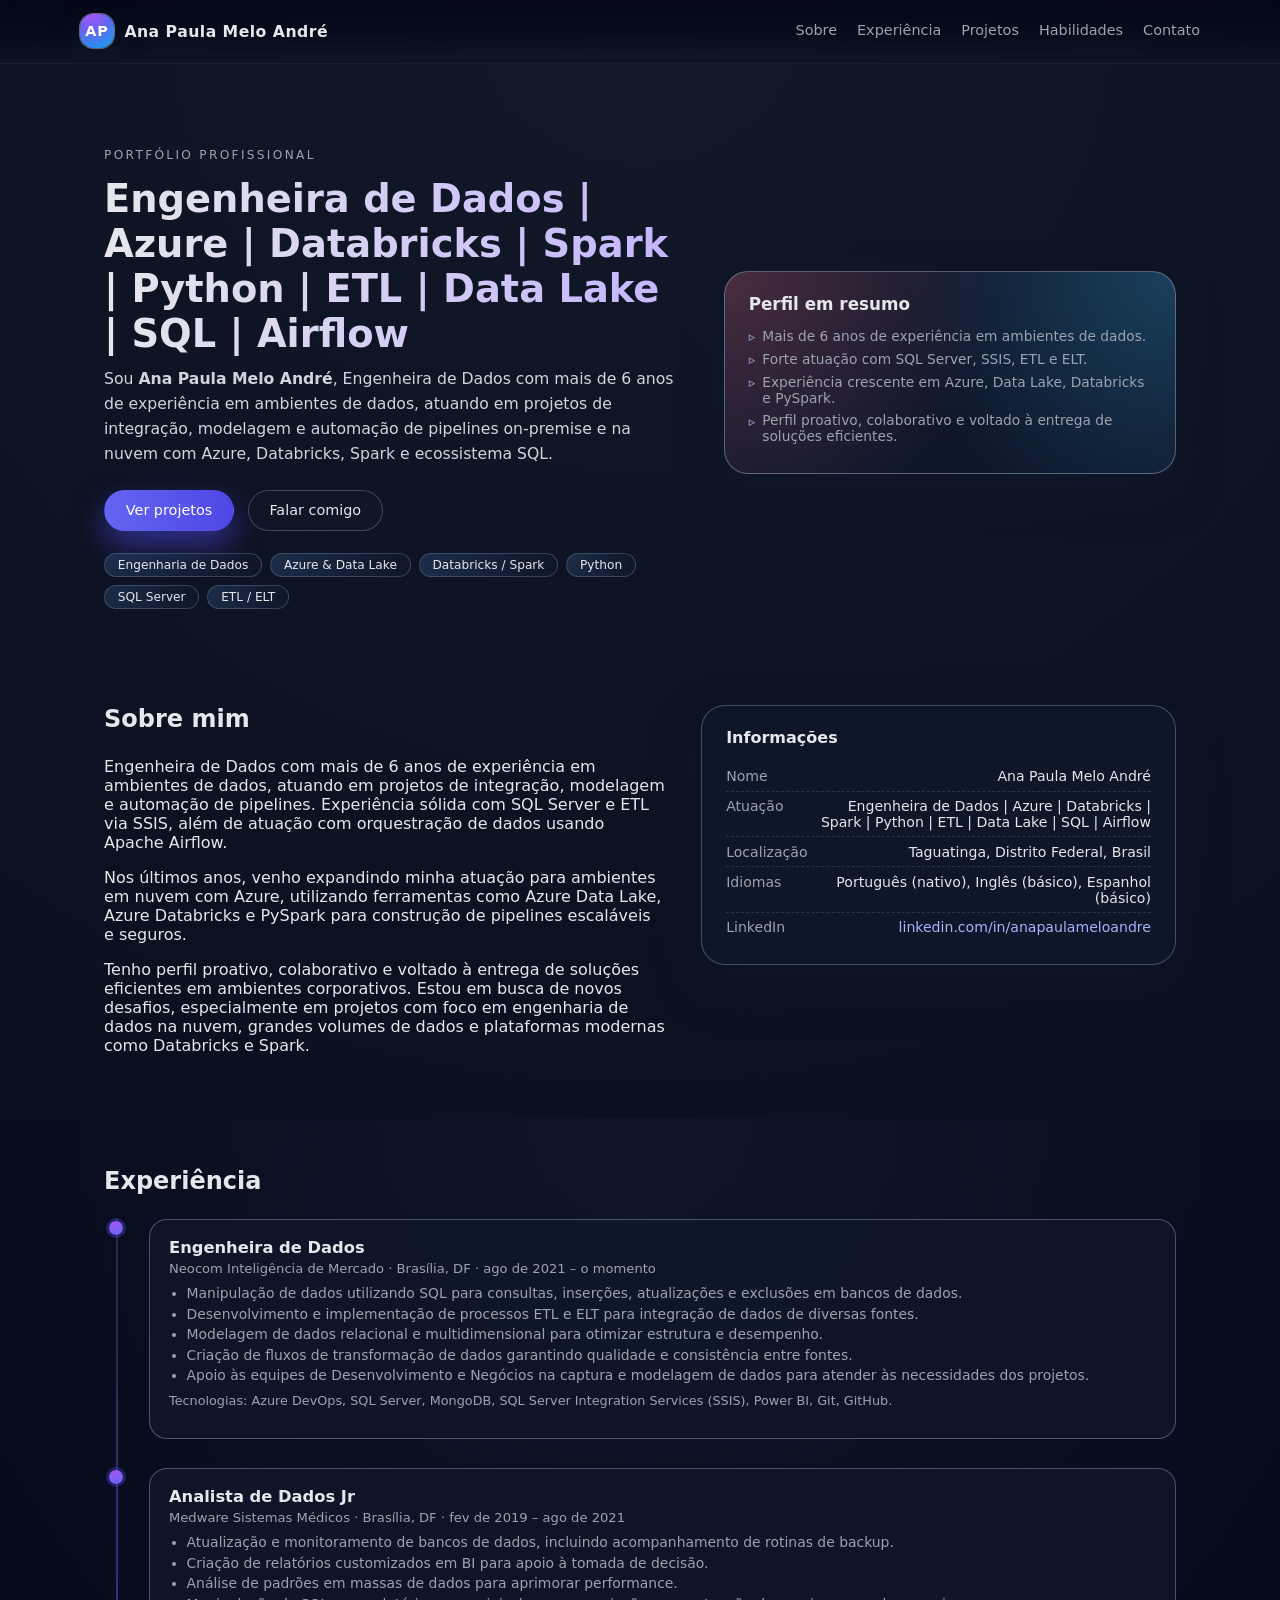
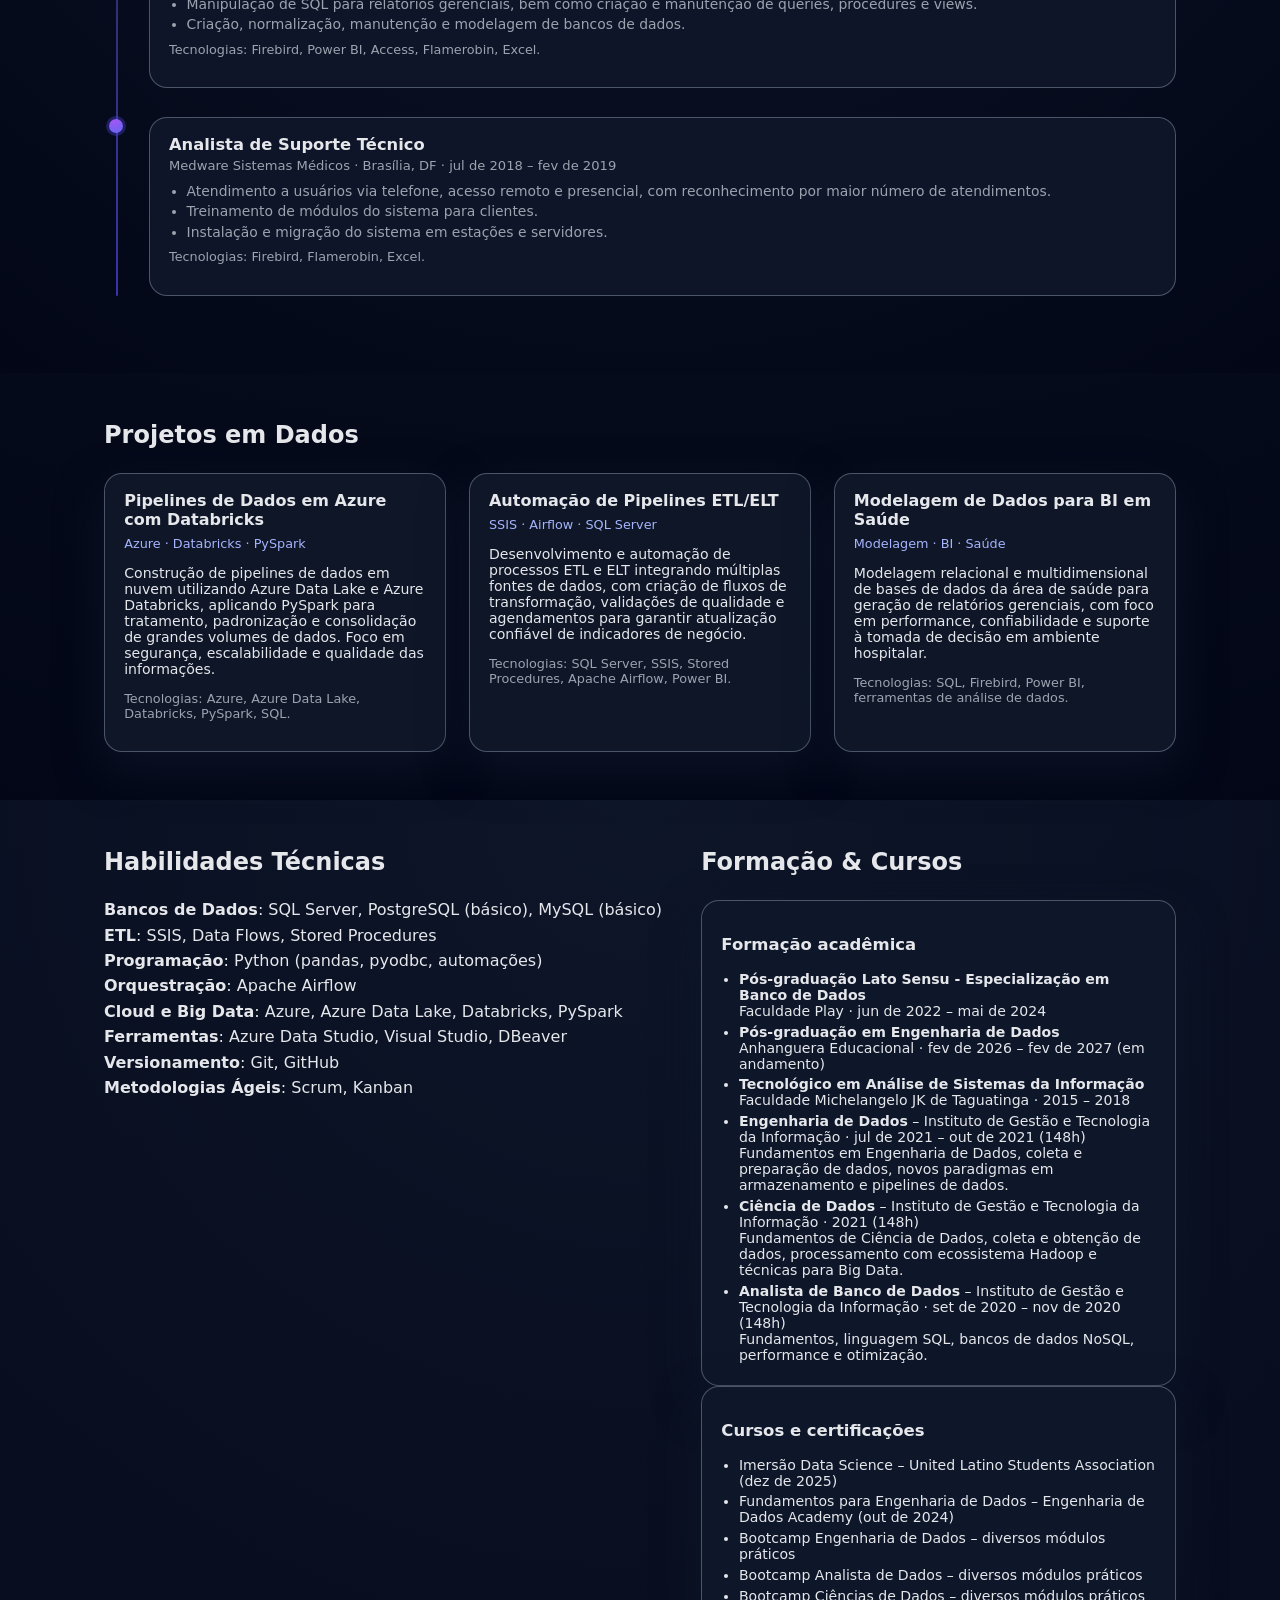
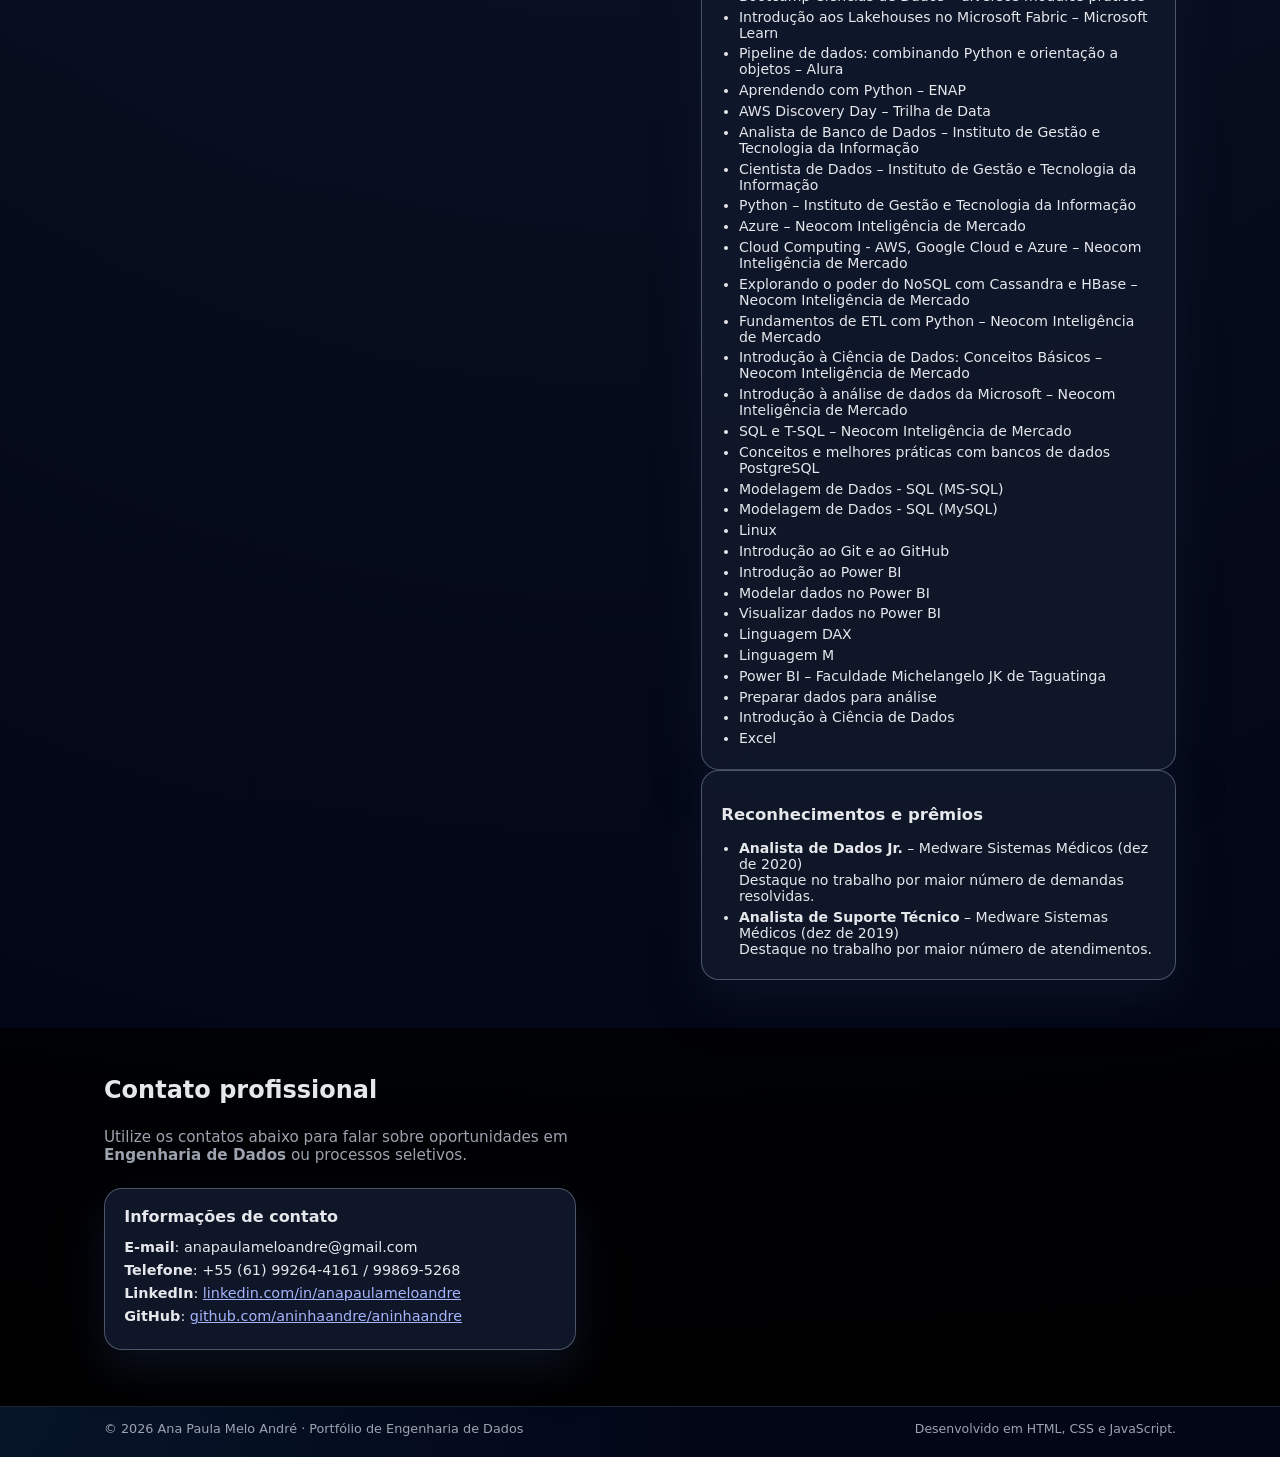
==== index.html @ 817f75b5 "Add files via upload" ====
<!DOCTYPE html>
<html lang="pt-BR">
<head>
  <meta charset="UTF-8">
  <meta name="viewport" content="width=device-width, initial-scale=1.0">
  <title>Ana Paula Melo André – Engenheira de Dados | Azure | Databricks | Spark | Python | ETL | Data Lake | SQL | Airflow</title>
  <link rel="stylesheet" href="style.css">
</head>
<body>
  <header class="topbar">
    <div class="container topbar-content">
      <div class="brand">
        <span class="brand-mark">AP</span>
        <span class="brand-text">Ana Paula Melo André</span>
      </div>
      <nav class="nav">
        <a href="#sobre">Sobre</a>
        <a href="#experiencia">Experiência</a>
        <a href="#projetos">Projetos</a>
        <a href="#habilidades">Habilidades</a>
        <a href="#contato">Contato</a>
      </nav>
    </div>
  </header>

  <main>
    <section class="hero">
      <div class="container hero-content">
        <div>
          <p class="hero-eyebrow">Portfólio Profissional</p>
          <h1>Engenheira de Dados | Azure | Databricks | Spark | Python | ETL | Data Lake | SQL | Airflow</h1>
          <p class="hero-subtitle">
            Sou <strong>Ana Paula Melo André</strong>, Engenheira de Dados com mais de 6 anos de experiência
            em ambientes de dados, atuando em projetos de integração, modelagem e automação de pipelines
            on‑premise e na nuvem com Azure, Databricks, Spark e ecossistema SQL.
          </p>
          <div class="hero-actions">
            <a href="#projetos" class="btn primary">Ver projetos</a>
            <a href="#contato" class="btn ghost">Falar comigo</a>
          </div>
          <div class="hero-tags">
            <span>Engenharia de Dados</span>
            <span>Azure &amp; Data Lake</span>
            <span>Databricks / Spark</span>
            <span>Python</span>
            <span>SQL Server</span>
            <span>ETL / ELT</span>
          </div>
        </div>
        <div class="hero-card">
          <h2>Perfil em resumo</h2>
          <ul>
            <li>Mais de 6 anos de experiência em ambientes de dados.</li>
            <li>Forte atuação com SQL Server, SSIS, ETL e ELT.</li>
            <li>Experiência crescente em Azure, Data Lake, Databricks e PySpark.</li>
            <li>Perfil proativo, colaborativo e voltado à entrega de soluções eficientes.</li>
          </ul>
        </div>
      </div>
    </section>

    <section id="sobre" class="section">
      <div class="container two-columns">
        <div>
          <h2>Sobre mim</h2>
          <p>
            Engenheira de Dados com mais de 6 anos de experiência em ambientes de dados, atuando em projetos de integração,
            modelagem e automação de pipelines. Experiência sólida com SQL Server e ETL via SSIS, além de atuação com
            orquestração de dados usando Apache Airflow.
          </p>
          <p>
            Nos últimos anos, venho expandindo minha atuação para ambientes em nuvem com Azure, utilizando ferramentas como
            Azure Data Lake, Azure Databricks e PySpark para construção de pipelines escaláveis e seguros.
          </p>
          <p>
            Tenho perfil proativo, colaborativo e voltado à entrega de soluções eficientes em ambientes corporativos.
            Estou em busca de novos desafios, especialmente em projetos com foco em engenharia de dados na nuvem,
            grandes volumes de dados e plataformas modernas como Databricks e Spark.
          </p>
        </div>
        <div class="info-card">
          <h3>Informações</h3>
          <dl>
            <div class="info-row">
              <dt>Nome</dt>
              <dd>Ana Paula Melo André</dd>
            </div>
            <div class="info-row">
              <dt>Atuação</dt>
              <dd>Engenheira de Dados | Azure | Databricks | Spark | Python | ETL | Data Lake | SQL | Airflow</dd>
            </div>
            <div class="info-row">
              <dt>Localização</dt>
              <dd><span id="location-text">Taguatinga, Distrito Federal, Brasil</span></dd>
            </div>
            <div class="info-row">
              <dt>Idiomas</dt>
              <dd>Português (nativo), Inglês (básico), Espanhol (básico)</dd>
            </div>
            <div class="info-row">
              <dt>LinkedIn</dt>
              <dd>
                <a href="https://www.linkedin.com/in/anapaulameloandre" target="_blank" rel="noreferrer">
                  linkedin.com/in/anapaulameloandre
                </a>
              </dd>
            </div>
          </dl>
        </div>
      </div>
    </section>

    <section id="experiencia" class="section alt">
      <div class="container">
        <h2>Experiência</h2>
        <div class="timeline">
          <article class="timeline-item">
            <div class="timeline-badge"></div>
            <div class="timeline-content">
              <h3>Engenheira de Dados</h3>
              <p class="timeline-meta">Neocom Inteligência de Mercado · Brasília, DF · ago de 2021 – o momento</p>
              <ul>
                <li>Manipulação de dados utilizando SQL para consultas, inserções, atualizações e exclusões em bancos de dados.</li>
                <li>Desenvolvimento e implementação de processos ETL e ELT para integração de dados de diversas fontes.</li>
                <li>Modelagem de dados relacional e multidimensional para otimizar estrutura e desempenho.</li>
                <li>Criação de fluxos de transformação de dados garantindo qualidade e consistência entre fontes.</li>
                <li>Apoio às equipes de Desenvolvimento e Negócios na captura e modelagem de dados para atender às necessidades dos projetos.</li>
              </ul>
              <p class="project-tech">
                Tecnologias: Azure DevOps, SQL Server, MongoDB, SQL Server Integration Services (SSIS), Power BI, Git, GitHub.
              </ul>
            </div>
          </article>

          <article class="timeline-item">
            <div class="timeline-badge"></div>
            <div class="timeline-content">
              <h3>Analista de Dados Jr</h3>
              <p class="timeline-meta">Medware Sistemas Médicos · Brasília, DF · fev de 2019 – ago de 2021</p>
              <ul>
                <li>Atualização e monitoramento de bancos de dados, incluindo acompanhamento de rotinas de backup.</li>
                <li>Criação de relatórios customizados em BI para apoio à tomada de decisão.</li>
                <li>Análise de padrões em massas de dados para aprimorar performance.</li>
                <li>Manipulação de SQL para relatórios gerenciais, bem como criação e manutenção de queries, procedures e views.</li>
                <li>Criação, normalização, manutenção e modelagem de bancos de dados.</li>
              </ul>
              <p class="project-tech">
                Tecnologias: Firebird, Power BI, Access, Flamerobin, Excel.
              </p>
            </div>
          </article>

          <article class="timeline-item">
            <div class="timeline-badge"></div>
            <div class="timeline-content">
              <h3>Analista de Suporte Técnico</h3>
              <p class="timeline-meta">Medware Sistemas Médicos · Brasília, DF · jul de 2018 – fev de 2019</p>
              <ul>
                <li>Atendimento a usuários via telefone, acesso remoto e presencial, com reconhecimento por maior número de atendimentos.</li>
                <li>Treinamento de módulos do sistema para clientes.</li>
                <li>Instalação e migração do sistema em estações e servidores.</li>
              </ul>
              <p class="project-tech">
                Tecnologias: Firebird, Flamerobin, Excel.
              </p>
            </div>
          </article>
        </div>
      </div>
    </section>

    <section id="projetos" class="section">
      <div class="container">
        <h2>Projetos em Dados</h2>
        <div class="cards-grid">
          <article class="card project-card">
            <h3>Pipelines de Dados em Azure com Databricks</h3>
            <p class="project-tag">Azure · Databricks · PySpark</p>
            <p>
              Construção de pipelines de dados em nuvem utilizando Azure Data Lake e Azure Databricks,
              aplicando PySpark para tratamento, padronização e consolidação de grandes volumes de dados.
              Foco em segurança, escalabilidade e qualidade das informações.
            </p>
            <p class="project-tech">
              Tecnologias: Azure, Azure Data Lake, Databricks, PySpark, SQL.
            </p>
          </article>

          <article class="card project-card">
            <h3>Automação de Pipelines ETL/ELT</h3>
            <p class="project-tag">SSIS · Airflow · SQL Server</p>
            <p>
              Desenvolvimento e automação de processos ETL e ELT integrando múltiplas fontes de dados,
              com criação de fluxos de transformação, validações de qualidade e agendamentos para garantir
              atualização confiável de indicadores de negócio.
            </p>
            <p class="project-tech">
              Tecnologias: SQL Server, SSIS, Stored Procedures, Apache Airflow, Power BI.
            </p>
          </article>

          <article class="card project-card">
            <h3>Modelagem de Dados para BI em Saúde</h3>
            <p class="project-tag">Modelagem · BI · Saúde</p>
            <p>
              Modelagem relacional e multidimensional de bases de dados da área de saúde
              para geração de relatórios gerenciais, com foco em performance, confiabilidade
              e suporte à tomada de decisão em ambiente hospitalar.
            </p>
            <p class="project-tech">
              Tecnologias: SQL, Firebird, Power BI, ferramentas de análise de dados.
            </p>
          </article>
        </div>
      </div>
    </section>

    <section id="habilidades" class="section alt">
      <div class="container two-columns">
        <div>
          <h2>Habilidades Técnicas</h2>
          <ul class="skills-list">
            <li><strong>Bancos de Dados</strong>: SQL Server, PostgreSQL (básico), MySQL (básico)</li>
            <li><strong>ETL</strong>: SSIS, Data Flows, Stored Procedures</li>
            <li><strong>Programação</strong>: Python (pandas, pyodbc, automações)</li>
            <li><strong>Orquestração</strong>: Apache Airflow</li>
            <li><strong>Cloud e Big Data</strong>: Azure, Azure Data Lake, Databricks, PySpark</li>
            <li><strong>Ferramentas</strong>: Azure Data Studio, Visual Studio, DBeaver</li>
            <li><strong>Versionamento</strong>: Git, GitHub</li>
            <li><strong>Metodologias Ágeis</strong>: Scrum, Kanban</li>
          </ul>
        </div>
        <div>
          <h2>Formação &amp; Cursos</h2>
          <div class="card">
            <h3>Formação acadêmica</h3>
            <ul class="bulleted">
              <li>
                <strong>Pós-graduação Lato Sensu - Especialização em Banco de Dados</strong><br>
                Faculdade Play · jun de 2022 – mai de 2024
              </li>
              <li>
                <strong>Pós-graduação em Engenharia de Dados</strong><br>
                Anhanguera Educacional · fev de 2026 – fev de 2027 (em andamento)
              </li>
              <li>
                <strong>Tecnológico em Análise de Sistemas da Informação</strong><br>
                Faculdade Michelangelo JK de Taguatinga · 2015 – 2018
              </li>
              <li>
                <strong>Engenharia de Dados</strong> – Instituto de Gestão e Tecnologia da Informação · jul de 2021 – out de 2021 (148h)<br>
                Fundamentos em Engenharia de Dados, coleta e preparação de dados, novos paradigmas em armazenamento e pipelines de dados.
              </li>
              <li>
                <strong>Ciência de Dados</strong> – Instituto de Gestão e Tecnologia da Informação · 2021 (148h)<br>
                Fundamentos de Ciência de Dados, coleta e obtenção de dados, processamento com ecossistema Hadoop e técnicas para Big Data.
              </li>
              <li>
                <strong>Analista de Banco de Dados</strong> – Instituto de Gestão e Tecnologia da Informação · set de 2020 – nov de 2020 (148h)<br>
                Fundamentos, linguagem SQL, bancos de dados NoSQL, performance e otimização.
              </li>
            </ul>
          </div>
          <div class="card">
            <h3>Cursos e certificações</h3>
            <ul class="bulleted">
              <li>Imersão Data Science – United Latino Students Association (dez de 2025)</li>
              <li>Fundamentos para Engenharia de Dados – Engenharia de Dados Academy (out de 2024)</li>
              <li>Bootcamp Engenharia de Dados – diversos módulos práticos</li>
              <li>Bootcamp Analista de Dados – diversos módulos práticos</li>
              <li>Bootcamp Ciências de Dados – diversos módulos práticos</li>
              <li>Introdução aos Lakehouses no Microsoft Fabric – Microsoft Learn</li>
              <li>Pipeline de dados: combinando Python e orientação a objetos – Alura</li>
              <li>Aprendendo com Python – ENAP</li>
              <li>AWS Discovery Day – Trilha de Data</li>
              <li>Analista de Banco de Dados – Instituto de Gestão e Tecnologia da Informação</li>
              <li>Cientista de Dados – Instituto de Gestão e Tecnologia da Informação</li>
              <li>Python – Instituto de Gestão e Tecnologia da Informação</li>
              <li>Azure – Neocom Inteligência de Mercado</li>
              <li>Cloud Computing - AWS, Google Cloud e Azure – Neocom Inteligência de Mercado</li>
              <li>Explorando o poder do NoSQL com Cassandra e HBase – Neocom Inteligência de Mercado</li>
              <li>Fundamentos de ETL com Python – Neocom Inteligência de Mercado</li>
              <li>Introdução à Ciência de Dados: Conceitos Básicos – Neocom Inteligência de Mercado</li>
              <li>Introdução à análise de dados da Microsoft – Neocom Inteligência de Mercado</li>
              <li>SQL e T-SQL – Neocom Inteligência de Mercado</li>
              <li>Conceitos e melhores práticas com bancos de dados PostgreSQL</li>
              <li>Modelagem de Dados - SQL (MS-SQL)</li>
              <li>Modelagem de Dados - SQL (MySQL)</li>
              <li>Linux</li>
              <li>Introdução ao Git e ao GitHub</li>
              <li>Introdução ao Power BI</li>
              <li>Modelar dados no Power BI</li>
              <li>Visualizar dados no Power BI</li>
              <li>Linguagem DAX</li>
              <li>Linguagem M</li>
              <li>Power BI – Faculdade Michelangelo JK de Taguatinga</li>
              <li>Preparar dados para análise</li>
              <li>Introdução à Ciência de Dados</li>
              <li>Excel</li>
            </ul>
          </div>
          <div class="card">
            <h3>Reconhecimentos e prêmios</h3>
            <ul class="bulleted">
              <li>
                <strong>Analista de Dados Jr.</strong> – Medware Sistemas Médicos (dez de 2020)<br>
                Destaque no trabalho por maior número de demandas resolvidas.
              </li>
              <li>
                <strong>Analista de Suporte Técnico</strong> – Medware Sistemas Médicos (dez de 2019)<br>
                Destaque no trabalho por maior número de atendimentos.
              </li>
            </ul>
          </div>
        </div>
      </div>
    </section>

    <section id="contato" class="section contact-section">
      <div class="container">
        <h2>Contato profissional</h2>
        <p class="contact-text">
          Utilize os contatos abaixo para falar sobre oportunidades em <strong>Engenharia de Dados</strong>
          ou processos seletivos.
        </p>

        <div class="contact-grid">
          <div class="card contact-card">
            <h3>Informações de contato</h3>
            <ul class="contact-list">
              <li><strong>E-mail</strong>: <span id="email-text">anapaulameloandre@gmail.com</span></li>
              <li><strong>Telefone</strong>: <span>+55 (61) 99264-4161 / 99869-5268</span></li>
              <li><strong>LinkedIn</strong>:
                <a href="https://www.linkedin.com/in/anapaulameloandre" target="_blank" rel="noreferrer">
                  linkedin.com/in/anapaulameloandre
                </a>
              </li>
              <li><strong>GitHub</strong>:
                <a href="https://github.com/aninhaandre/aninhaandre" target="_blank" rel="noreferrer">
                  github.com/aninhaandre/aninhaandre
                </a>
              </li>
            </ul>
          </div>
        </div>
      </div>
    </section>
  </main>

  <footer class="footer">
    <div class="container footer-content">
      <span>© <span id="year"></span> Ana Paula Melo André · Portfólio de Engenharia de Dados</span>
      <span class="footer-note">Desenvolvido em HTML, CSS e JavaScript.</span>
    </div>
  </footer>

  <script src="script.js"></script>
</body>
</html>
---- style.css ----
:root {
  --bg: #050816;
  --bg-alt: #0b1020;
  --card-bg: #0f172a;
  --accent: #6366f1;
  --accent-soft: rgba(99, 102, 241, 0.18);
  --accent-strong: #4f46e5;
  --text: #e5e7eb;
  --muted: #9ca3af;
  --border-subtle: rgba(148, 163, 184, 0.25);
  --danger: #f97373;
  --radius-lg: 18px;
  --radius-xl: 24px;
  --radius-pill: 999px;
  --shadow-soft: 0 18px 45px rgba(15, 23, 42, 0.75);
  --shadow-card: 0 18px 40px rgba(15, 23, 42, 0.9);
}

*,
*::before,
*::after {
  box-sizing: border-box;
}

html, body {
  margin: 0;
  padding: 0;
  font-family: system-ui, -apple-system, BlinkMacSystemFont, "SF Pro Text", "Inter", sans-serif;
  background: radial-gradient(circle at top, #111827 0, #020617 55%, #000 100%);
  color: var(--text);
  scroll-behavior: smooth;
}

body {
  min-height: 100vh;
}

.container {
  width: 100%;
  max-width: 1120px;
  margin: 0 auto;
  padding: 0 1.5rem;
}

/* Topbar */
.topbar {
  position: sticky;
  top: 0;
  z-index: 20;
  backdrop-filter: blur(16px);
  background: linear-gradient(to bottom, rgba(2, 6, 23, 0.9), rgba(2, 6, 23, 0.6), transparent);
  border-bottom: 1px solid rgba(55, 65, 81, 0.4);
}

.topbar-content {
  display: flex;
  align-items: center;
  justify-content: space-between;
  padding: 0.9rem 0;
}

.brand {
  display: flex;
  align-items: center;
  gap: 0.65rem;
}

.brand-mark {
  width: 34px;
  height: 34px;
  border-radius: 40%;
  background: radial-gradient(circle at 30% 0%, #a855f7, #6366f1 45%, #0ea5e9 100%);
  display: inline-flex;
  align-items: center;
  justify-content: center;
  color: white;
  font-weight: 700;
  font-size: 0.9rem;
  letter-spacing: 0.06em;
  box-shadow: 0 0 0 1px rgba(148, 163, 184, 0.6), 0 14px 28px rgba(15, 23, 42, 0.9);
}

.brand-text {
  font-weight: 600;
  color: #e5e7eb;
  letter-spacing: 0.03em;
  font-size: 0.98rem;
}

.nav {
  display: flex;
  gap: 1.25rem;
  font-size: 0.9rem;
}

.nav a {
  color: var(--muted);
  text-decoration: none;
  position: relative;
  padding-bottom: 0.2rem;
  transition: color 0.2s ease;
}

.nav a::after {
  content: "";
  position: absolute;
  left: 0;
  bottom: 0;
  width: 0;
  height: 2px;
  border-radius: 999px;
  background: linear-gradient(to right, #6366f1, #a855f7);
  transition: width 0.2s ease;
}

.nav a:hover {
  color: #e5e7eb;
}

.nav a:hover::after {
  width: 100%;
}

/* Hero */
.hero {
  padding: 4.5rem 0 3rem;
}

.hero-content {
  display: grid;
  grid-template-columns: minmax(0, 1.4fr) minmax(0, 1.1fr);
  gap: 2.75rem;
  align-items: center;
}

.hero-eyebrow {
  text-transform: uppercase;
  letter-spacing: 0.19em;
  font-size: 0.76rem;
  color: var(--muted);
  margin-bottom: 0.9rem;
}

.hero h1 {
  font-size: clamp(2.2rem, 3vw, 2.7rem);
  margin: 0 0 0.6rem;
  background: linear-gradient(to right, #e5e7eb, #c4b5fd);
  -webkit-background-clip: text;
  color: transparent;
}

.hero-subtitle {
  margin: 0 0 1.5rem;
  color: #d1d5db;
  font-size: 0.98rem;
  line-height: 1.6;
}

.hero-actions {
  display: flex;
  flex-wrap: wrap;
  gap: 0.85rem;
  margin-bottom: 1.4rem;
}

.btn {
  border-radius: var(--radius-pill);
  padding: 0.7rem 1.3rem;
  font-size: 0.9rem;
  border: 1px solid transparent;
  cursor: pointer;
  text-decoration: none;
  display: inline-flex;
  align-items: center;
  justify-content: center;
  gap: 0.4rem;
  transition: all 0.18s ease-out;
}

.btn.primary {
  background: linear-gradient(to right, var(--accent), var(--accent-strong));
  color: white;
  box-shadow: 0 14px 30px rgba(79, 70, 229, 0.55);
}

.btn.primary:hover {
  transform: translateY(-1px);
  box-shadow: 0 18px 38px rgba(79, 70, 229, 0.7);
}

.btn.ghost {
  background: rgba(15, 23, 42, 0.75);
  border-color: rgba(148, 163, 184, 0.35);
  color: var(--text);
}

.btn.ghost:hover {
  border-color: rgba(148, 163, 184, 0.7);
  background: rgba(15, 23, 42, 0.95);
}

.btn.full {
  width: 100%;
  justify-content: center;
}

.hero-tags {
  display: flex;
  flex-wrap: wrap;
  gap: 0.5rem;
  font-size: 0.76rem;
}

.hero-tags span {
  border-radius: var(--radius-pill);
  padding: 0.25rem 0.8rem;
  background: radial-gradient(circle at 0 0, rgba(96, 165, 250, 0.18), rgba(15, 23, 42, 0.8));
  border: 1px solid rgba(148, 163, 184, 0.3);
  color: #e5e7eb;
}

.hero-card {
  border-radius: var(--radius-xl);
  padding: 1.4rem 1.5rem;
  background:
    radial-gradient(circle at 0 0, rgba(251, 113, 133, 0.25), transparent 55%),
    radial-gradient(circle at 100% 0, rgba(56, 189, 248, 0.25), transparent 55%),
    linear-gradient(to bottom, rgba(15, 23, 42, 0.98), rgba(15, 23, 42, 0.94));
  border: 1px solid rgba(148, 163, 184, 0.5);
  box-shadow: var(--shadow-card);
}

.hero-card h2 {
  margin: 0 0 0.85rem;
  font-size: 1.05rem;
}

.hero-card ul {
  list-style: none;
  padding-left: 0;
  margin: 0;
  font-size: 0.86rem;
  color: var(--muted);
}

.hero-card li {
  display: flex;
  gap: 0.45rem;
  margin-bottom: 0.4rem;
}

.hero-card li::before {
  content: "▹";
  color: #a5b4fc;
  font-size: 0.8rem;
  margin-top: 0.1rem;
}

/* Sections */
.section {
  padding: 3rem 0;
}

.section.alt {
  background: radial-gradient(circle at top, rgba(15, 23, 42, 0.9), rgba(2, 6, 23, 0.9));
}

.section h2 {
  font-size: 1.5rem;
  margin: 0 0 1.5rem;
}

.two-columns {
  display: grid;
  grid-template-columns: minmax(0, 1.3fr) minmax(0, 1.1fr);
  gap: 2.25rem;
  align-items: flex-start;
}

.info-card {
  border-radius: var(--radius-xl);
  padding: 1.4rem 1.5rem;
  background: rgba(15, 23, 42, 0.97);
  border: 1px solid rgba(148, 163, 184, 0.4);
  box-shadow: var(--shadow-soft);
  font-size: 0.88rem;
}

.info-card h3 {
  margin: 0 0 0.9rem;
  font-size: 1rem;
}

.info-card dl {
  margin: 0;
}

.info-row {
  display: flex;
  justify-content: space-between;
  gap: 1.5rem;
  padding: 0.4rem 0;
  border-bottom: 1px dashed rgba(55, 65, 81, 0.7);
}

.info-row:last-child {
  border-bottom: none;
}

.info-row dt {
  color: var(--muted);
}

.info-row dd {
  margin: 0;
  text-align: right;
}

.info-row a {
  color: #a5b4fc;
  text-decoration: none;
}

.info-row a:hover {
  text-decoration: underline;
}

.muted {
  color: var(--muted);
  font-size: 0.85rem;
}

/* Timeline */
.timeline {
  position: relative;
  margin-top: 1rem;
}

.timeline::before {
  content: "";
  position: absolute;
  left: 12px;
  top: 0;
  bottom: 0;
  width: 2px;
  border-radius: 999px;
  background: linear-gradient(to bottom, rgba(148, 163, 184, 0.2), rgba(79, 70, 229, 0.7));
}

.timeline-item {
  position: relative;
  padding-left: 2.8rem;
  margin-bottom: 1.8rem;
}

.timeline-badge {
  position: absolute;
  left: 5px;
  top: 0.15rem;
  width: 14px;
  height: 14px;
  border-radius: 999px;
  background: radial-gradient(circle at 30% 0%, #a855f7, #6366f1);
  box-shadow: 0 0 0 3px rgba(79, 70, 229, 0.35);
}

.timeline-content {
  border-radius: var(--radius-lg);
  padding: 1.1rem 1.2rem;
  background: rgba(15, 23, 42, 0.95);
  border: 1px solid rgba(148, 163, 184, 0.45);
}

.timeline-content h3 {
  margin: 0 0 0.25rem;
  font-size: 1.02rem;
}

.timeline-meta {
  margin: 0 0 0.6rem;
  font-size: 0.82rem;
  color: var(--muted);
}

.timeline-content ul {
  margin: 0;
  padding-left: 1.1rem;
  font-size: 0.87rem;
  color: var(--muted);
}

.timeline-content li {
  margin-bottom: 0.28rem;
}

/* Cards & grid */
.cards-grid {
  display: grid;
  grid-template-columns: repeat(3, minmax(0, 1fr));
  gap: 1.4rem;
}

.card {
  border-radius: var(--radius-lg);
  padding: 1.1rem 1.2rem;
  background: rgba(15, 23, 42, 0.97);
  border: 1px solid rgba(148, 163, 184, 0.45);
  box-shadow: var(--shadow-soft);
  font-size: 0.88rem;
}

.project-card h3 {
  margin: 0 0 0.4rem;
  font-size: 1rem;
}

.project-tag {
  margin: 0 0 0.55rem;
  font-size: 0.8rem;
  color: #a5b4fc;
}

.project-tech {
  margin-top: 0.6rem;
  font-size: 0.8rem;
  color: var(--muted);
}

.skills-list {
  list-style: none;
  padding-left: 0;
  margin: 0;
}

.skills-list li {
  margin-bottom: 0.4rem;
}

.bulleted {
  margin: 0.3rem 0 0;
  padding-left: 1.1rem;
}

.bulleted li {
  margin-bottom: 0.3rem;
}

/* Contato */
.contact-section {
  padding-bottom: 3.5rem;
}

.contact-text {
  max-width: 520px;
  font-size: 0.95rem;
  color: var(--muted);
}

.contact-grid {
  display: grid;
  grid-template-columns: minmax(0, 0.9fr) minmax(0, 1.1fr);
  gap: 1.5rem;
  margin-top: 1.5rem;
}

.contact-card h3,
.contact-form h3 {
  margin: 0 0 0.8rem;
  font-size: 1rem;
}

.contact-list {
  list-style: none;
  padding-left: 0;
  margin: 0;
  font-size: 0.9rem;
}

.contact-list li {
  margin-bottom: 0.45rem;
}

.contact-form {
  display: flex;
  flex-direction: column;
  gap: 0.65rem;
}

.contact-form label {
  font-size: 0.84rem;
  display: block;
}

.contact-form input,
.contact-form textarea {
  width: 100%;
  margin-top: 0.25rem;
  border-radius: 12px;
  border: 1px solid rgba(55, 65, 81, 0.9);
  background: rgba(15, 23, 42, 0.9);
  color: var(--text);
  padding: 0.55rem 0.7rem;
  font-size: 0.86rem;
  outline: none;
  transition: border-color 0.16s ease, box-shadow 0.16s ease, background 0.16s ease;
  resize: vertical;
}

.contact-form input:focus,
.contact-form textarea:focus {
  border-color: rgba(129, 140, 248, 0.9);
  box-shadow: 0 0 0 1px rgba(129, 140, 248, 0.6);
  background: rgba(15, 23, 42, 0.98);
}

.form-hint {
  margin: 0.2rem 0 0;
  font-size: 0.78rem;
  color: var(--muted);
}

/* Footer */
.footer {
  border-top: 1px solid rgba(31, 41, 55, 0.9);
  background: radial-gradient(circle at 0 0, rgba(56, 189, 248, 0.08), transparent 55%), #020617;
  padding: 0.9rem 0 1.3rem;
  font-size: 0.8rem;
  color: var(--muted);
}

.footer-content {
  display: flex;
  justify-content: space-between;
  align-items: center;
  gap: 1rem;
}

.footer-note {
  font-size: 0.78rem;
}

/* Utilidades */
a {
  color: #a5b4fc;
}

a:hover {
  text-decoration: underline;
}

/* Responsivo */
@media (max-width: 900px) {
  .hero-content,
  .two-columns,
  .contact-grid {
    grid-template-columns: minmax(0, 1fr);
  }

  .hero {
    padding-top: 3.2rem;
  }

  .hero-card {
    order: -1;
  }

  .cards-grid {
    grid-template-columns: repeat(2, minmax(0, 1fr));
  }
}

@media (max-width: 720px) {
  .topbar-content {
    padding: 0.7rem 0;
  }

  .nav {
    display: none;
  }

  .hero {
    padding-top: 2.4rem;
  }

  .section {
    padding: 2.2rem 0;
  }

  .cards-grid {
    grid-template-columns: minmax(0, 1fr);
  }

  .timeline::before {
    left: 10px;
  }

  .timeline-item {
    padding-left: 2.4rem;
  }

  .footer-content {
    flex-direction: column;
    align-items: flex-start;
  }
}
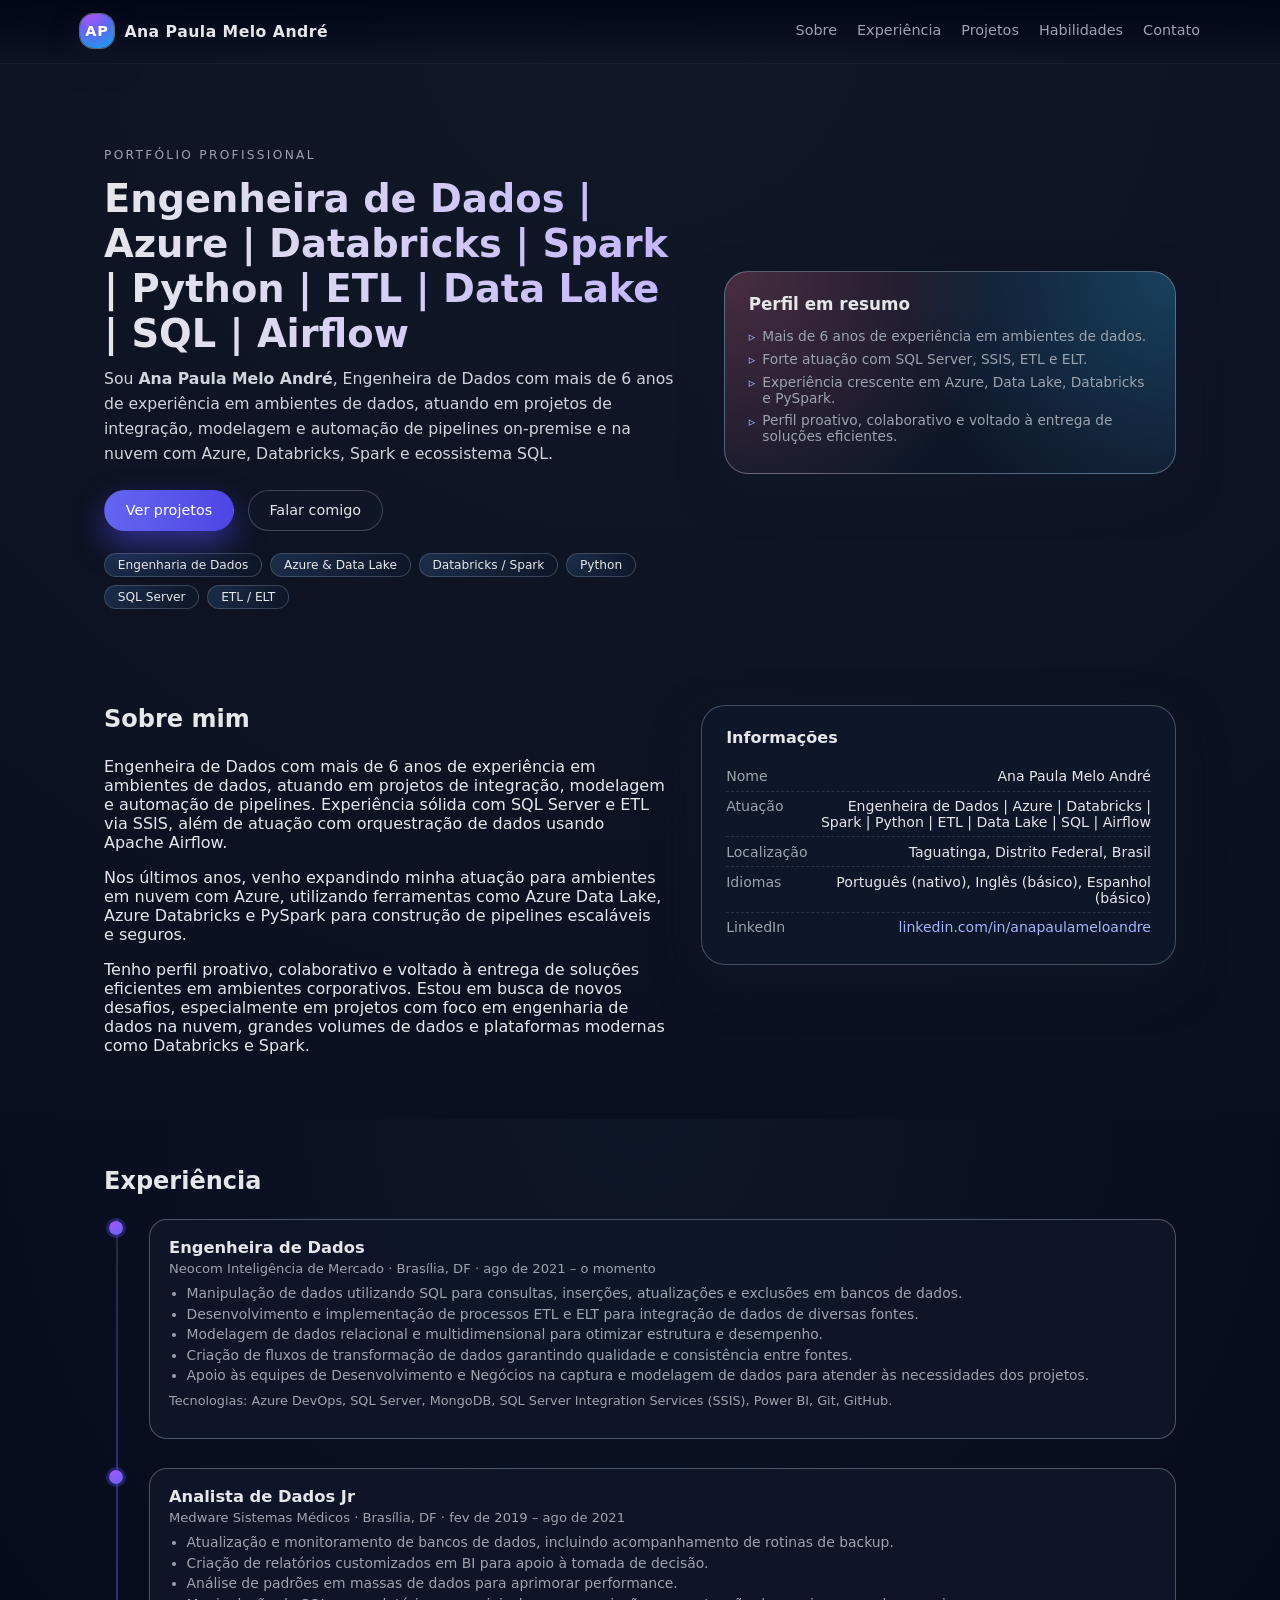
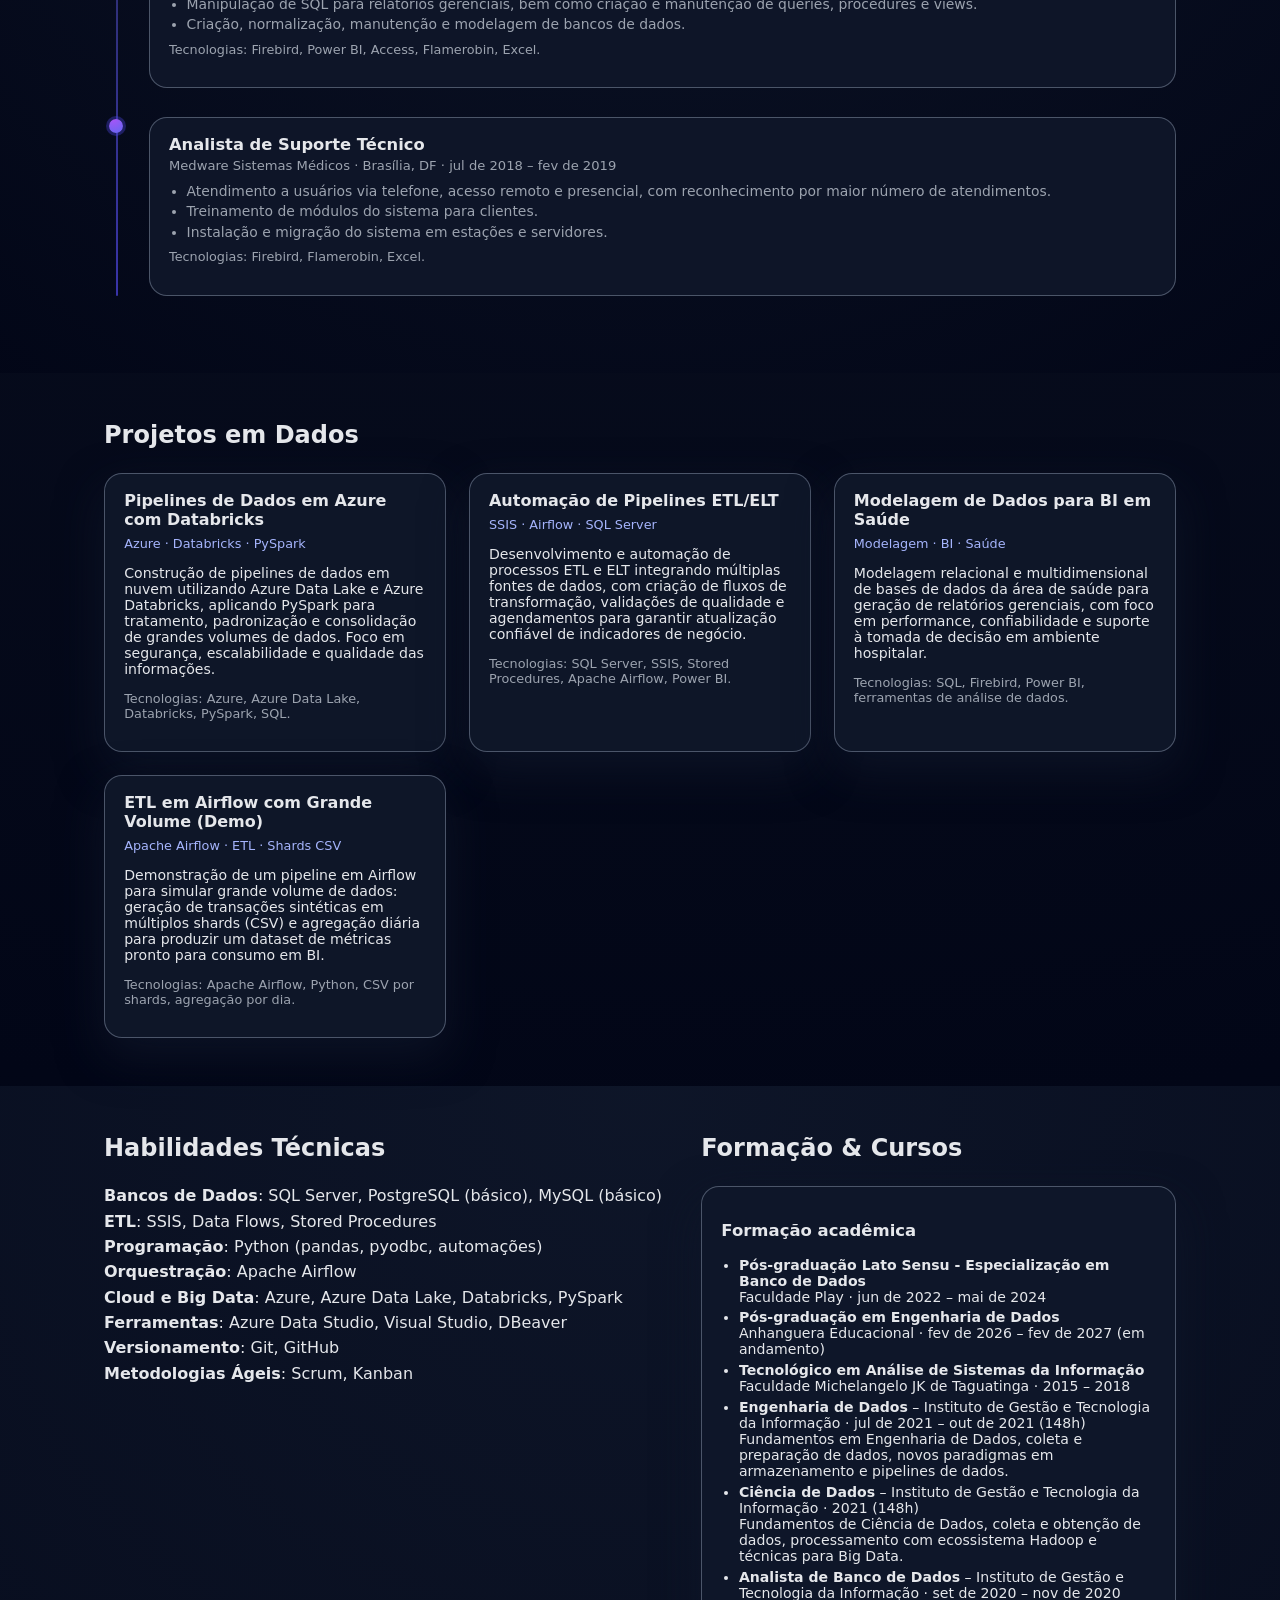
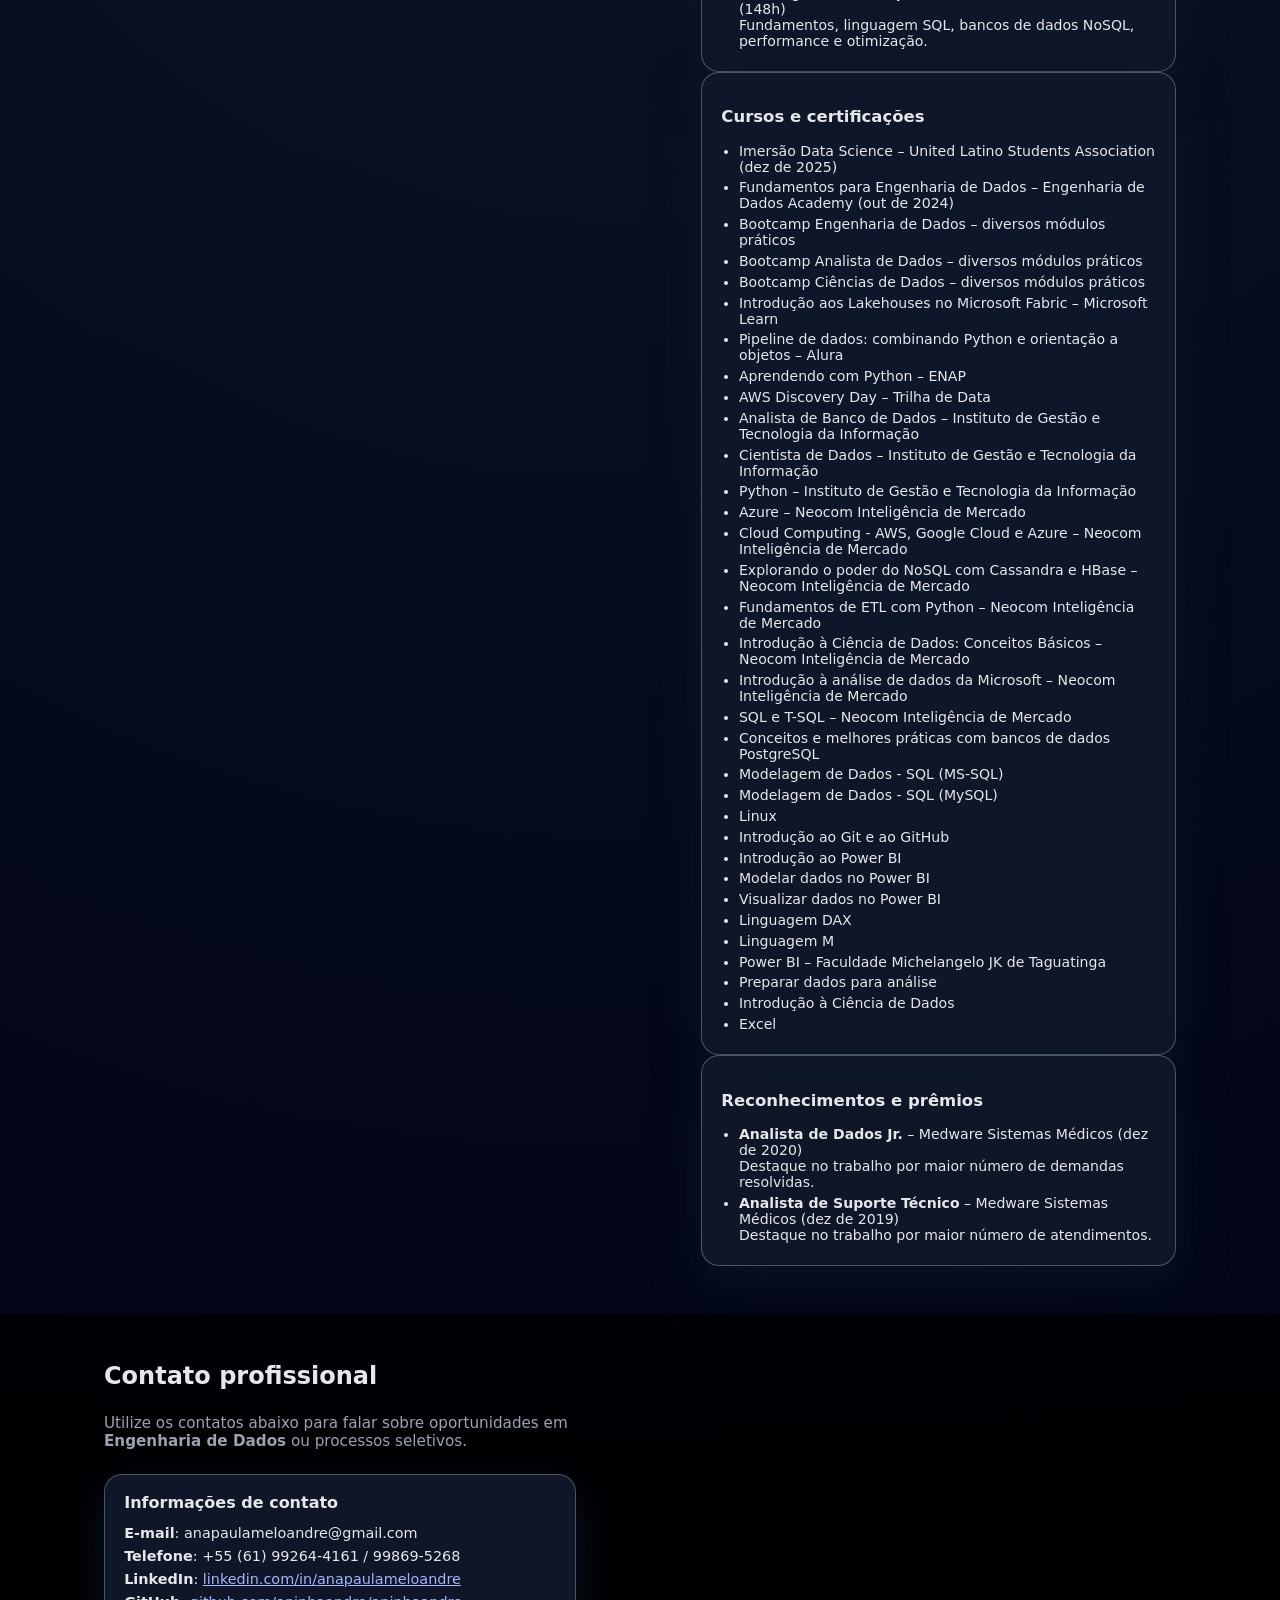
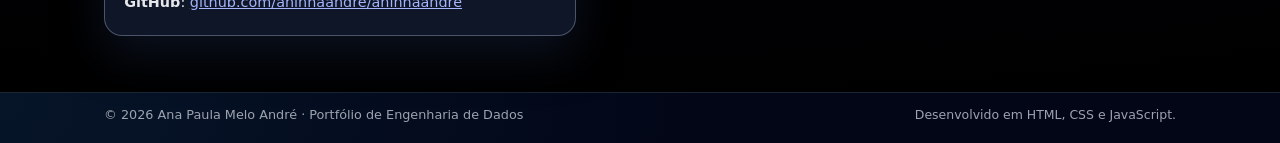
==== commit 220eb93e: "Atualizacao do portifolio" ====
--- a/index.html
+++ b/index.html
@@ -209,6 +209,19 @@
             </p>
             <p class="project-tech">
               Tecnologias: SQL, Firebird, Power BI, ferramentas de análise de dados.
+            </p>
+          </article>
+
+          <article class="card project-card">
+            <h3>ETL em Airflow com Grande Volume (Demo)</h3>
+            <p class="project-tag">Apache Airflow · ETL · Shards CSV</p>
+            <p>
+              Demonstração de um pipeline em Airflow para simular grande volume de dados:
+              geração de transações sintéticas em múltiplos shards (CSV) e agregação diária
+              para produzir um dataset de métricas pronto para consumo em BI.
+            </p>
+            <p class="project-tech">
+              Tecnologias: Apache Airflow, Python, CSV por shards, agregação por dia.
             </p>
           </article>
         </div>
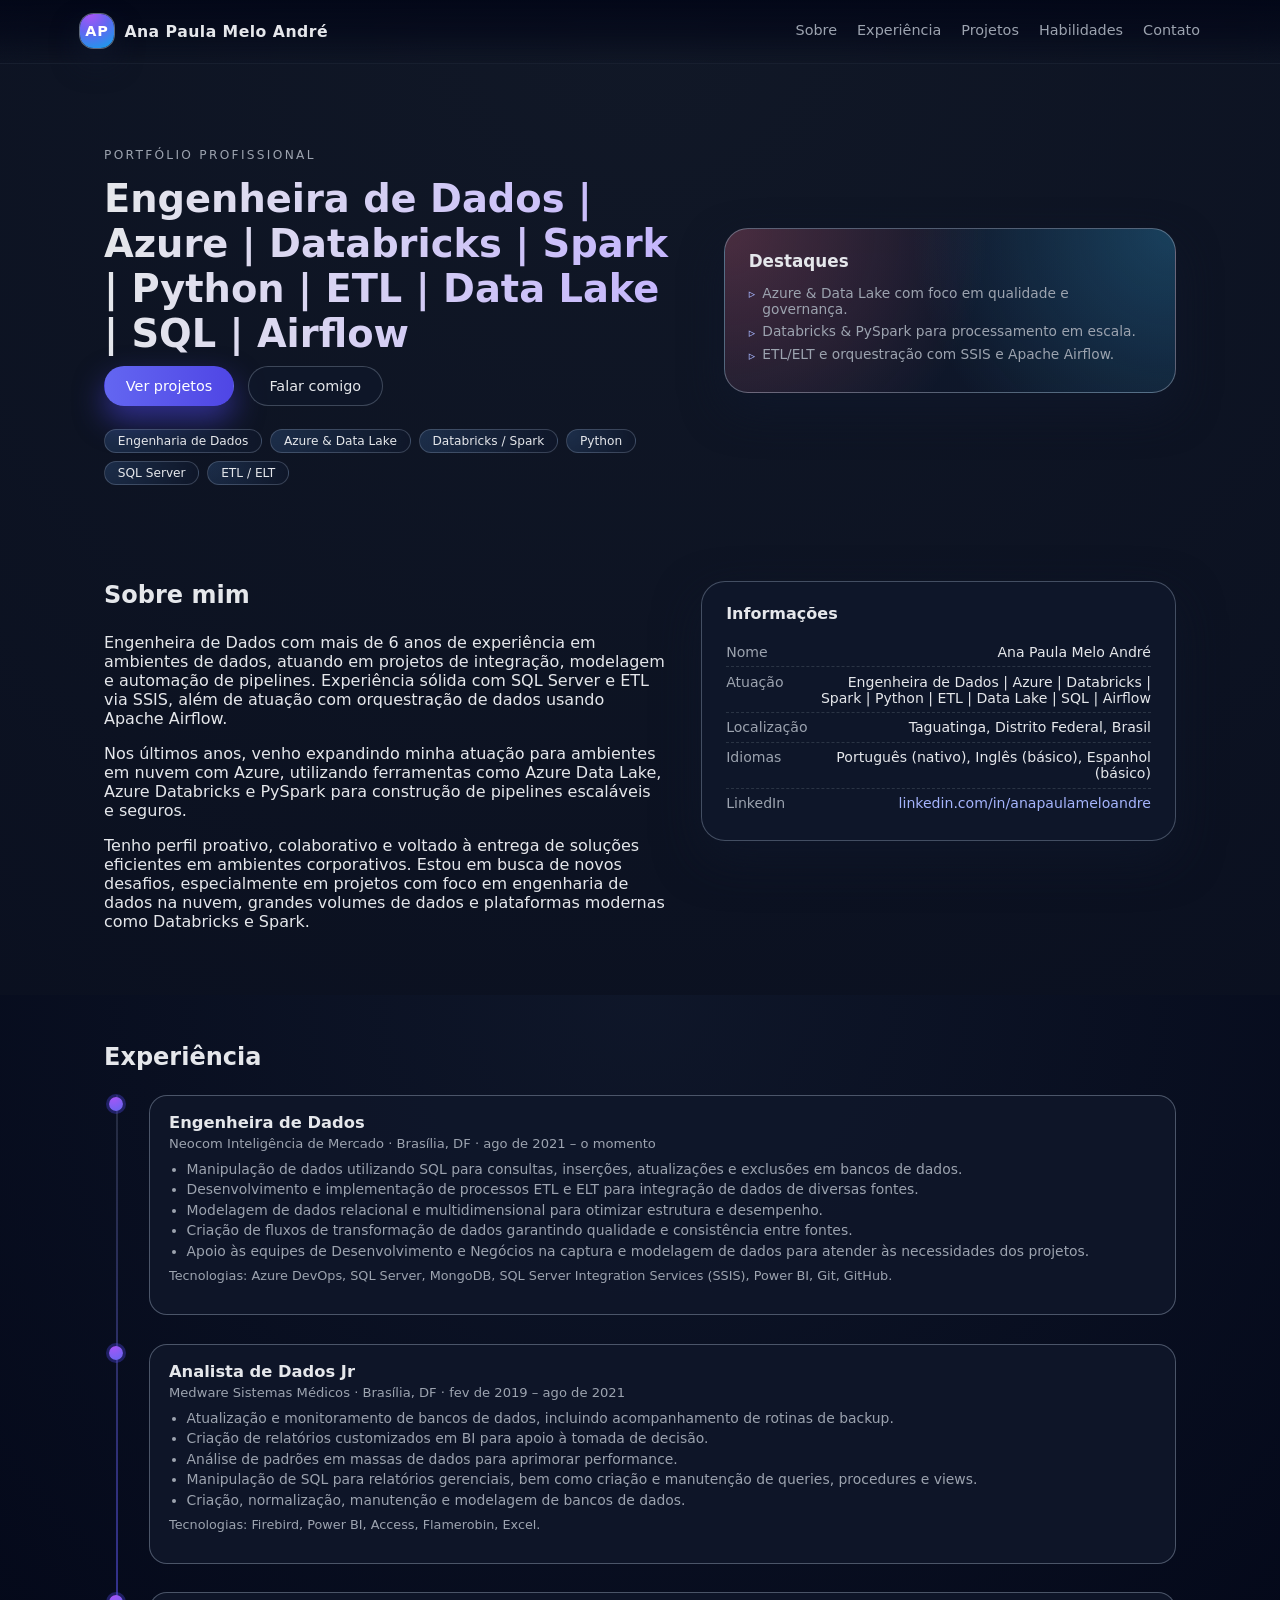
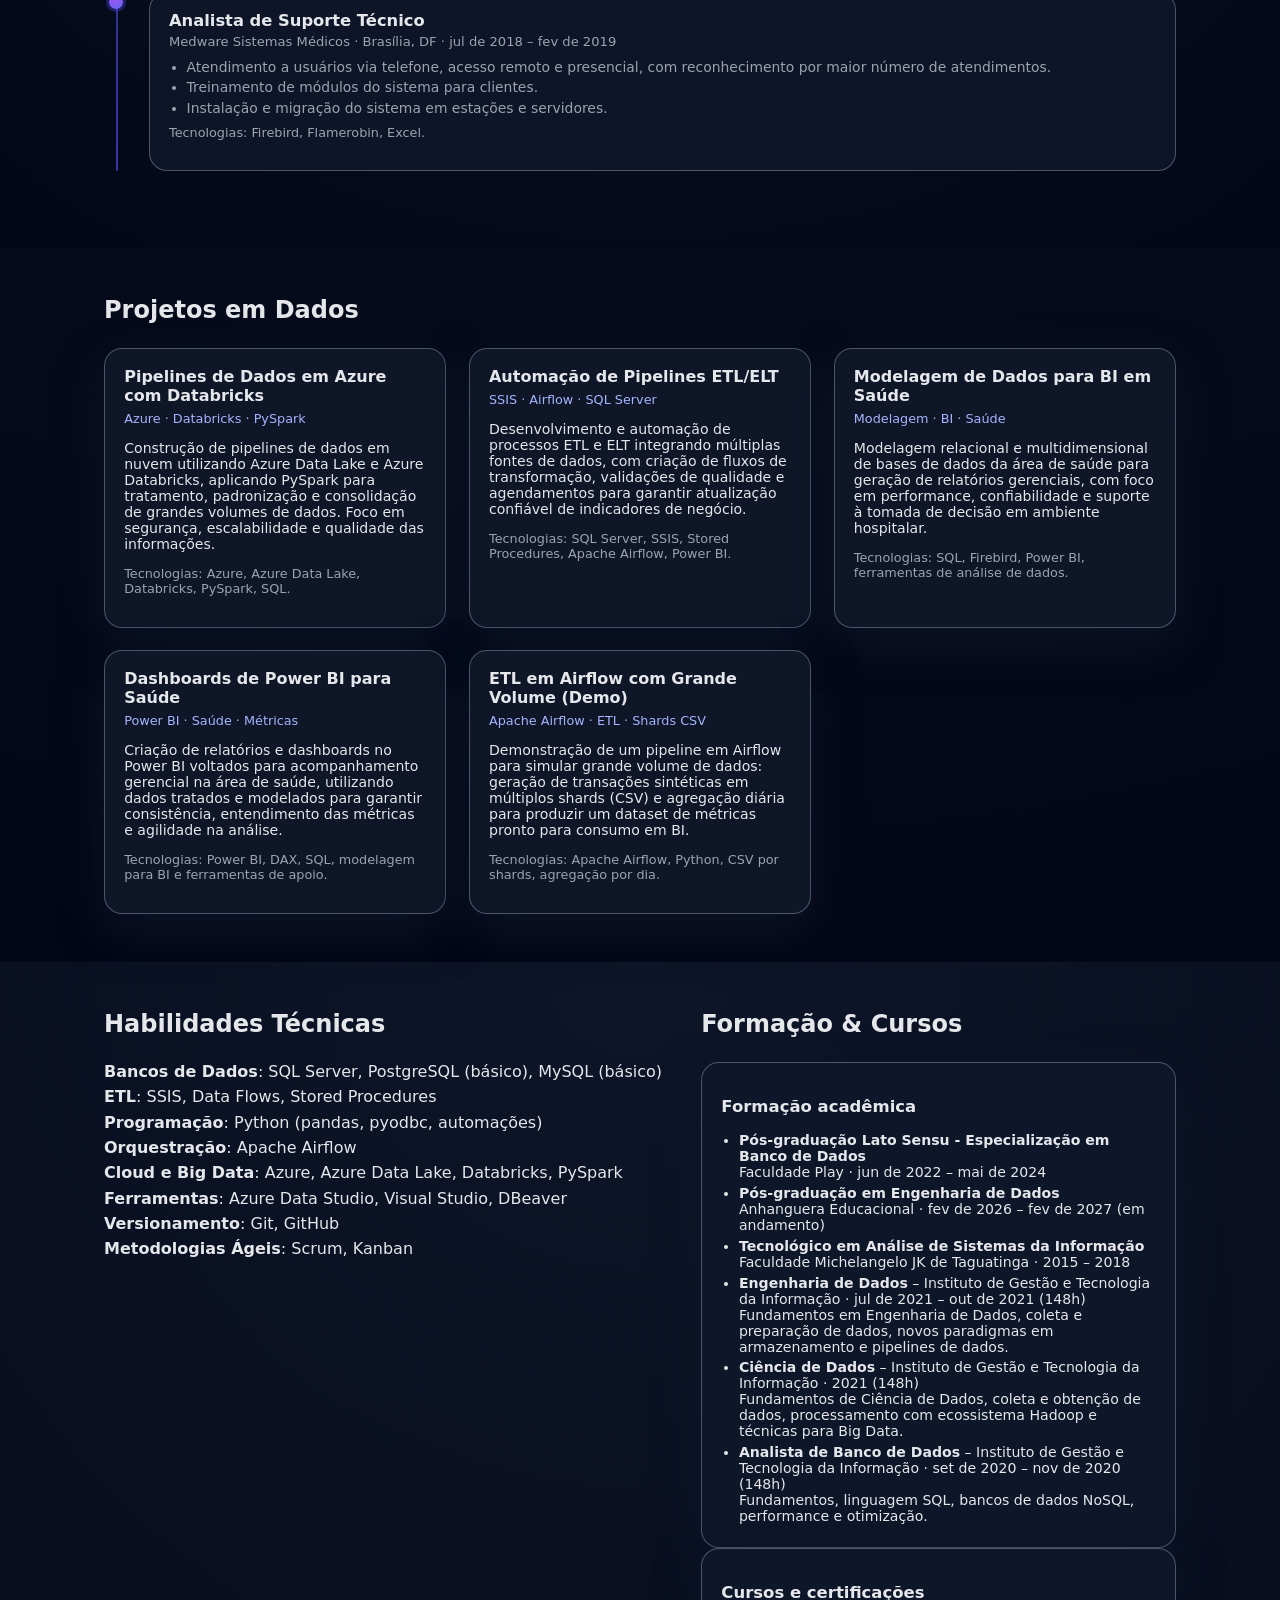
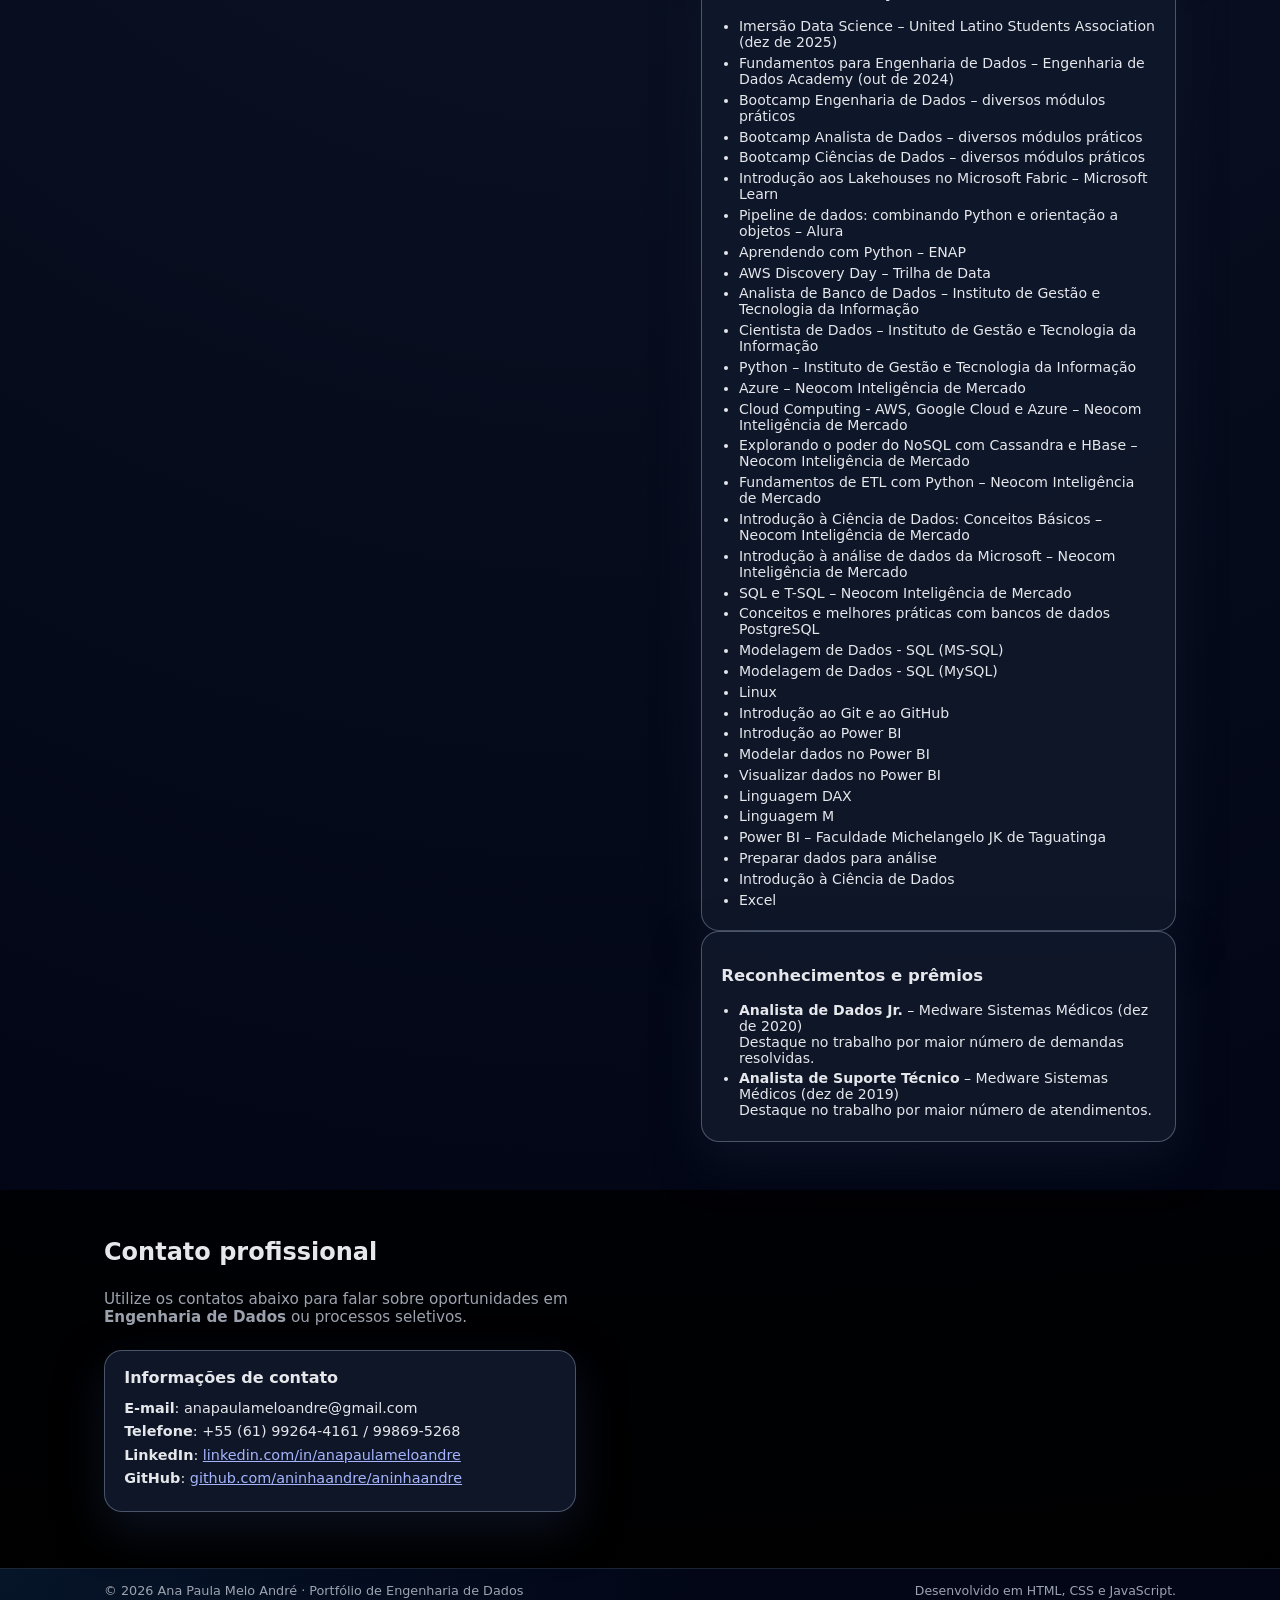
==== commit 682167bc: "Add files via upload" ====
--- a/index.html
+++ b/index.html
@@ -29,11 +29,6 @@
         <div>
           <p class="hero-eyebrow">Portfólio Profissional</p>
           <h1>Engenheira de Dados | Azure | Databricks | Spark | Python | ETL | Data Lake | SQL | Airflow</h1>
-          <p class="hero-subtitle">
-            Sou <strong>Ana Paula Melo André</strong>, Engenheira de Dados com mais de 6 anos de experiência
-            em ambientes de dados, atuando em projetos de integração, modelagem e automação de pipelines
-            on‑premise e na nuvem com Azure, Databricks, Spark e ecossistema SQL.
-          </p>
           <div class="hero-actions">
             <a href="#projetos" class="btn primary">Ver projetos</a>
             <a href="#contato" class="btn ghost">Falar comigo</a>
@@ -48,12 +43,11 @@
           </div>
         </div>
         <div class="hero-card">
-          <h2>Perfil em resumo</h2>
+          <h2>Destaques</h2>
           <ul>
-            <li>Mais de 6 anos de experiência em ambientes de dados.</li>
-            <li>Forte atuação com SQL Server, SSIS, ETL e ELT.</li>
-            <li>Experiência crescente em Azure, Data Lake, Databricks e PySpark.</li>
-            <li>Perfil proativo, colaborativo e voltado à entrega de soluções eficientes.</li>
+            <li>Azure &amp; Data Lake com foco em qualidade e governança.</li>
+            <li>Databricks &amp; PySpark para processamento em escala.</li>
+            <li>ETL/ELT e orquestração com SSIS e Apache Airflow.</li>
           </ul>
         </div>
       </div>
@@ -209,6 +203,19 @@
             </p>
             <p class="project-tech">
               Tecnologias: SQL, Firebird, Power BI, ferramentas de análise de dados.
+            </p>
+          </article>
+
+          <article class="card project-card">
+            <h3>Dashboards de Power BI para Saúde</h3>
+            <p class="project-tag">Power BI · Saúde · Métricas</p>
+            <p>
+              Criação de relatórios e dashboards no Power BI voltados para acompanhamento gerencial
+              na área de saúde, utilizando dados tratados e modelados para garantir consistência,
+              entendimento das métricas e agilidade na análise.
+            </p>
+            <p class="project-tech">
+              Tecnologias: Power BI, DAX, SQL, modelagem para BI e ferramentas de apoio.
             </p>
           </article>
 
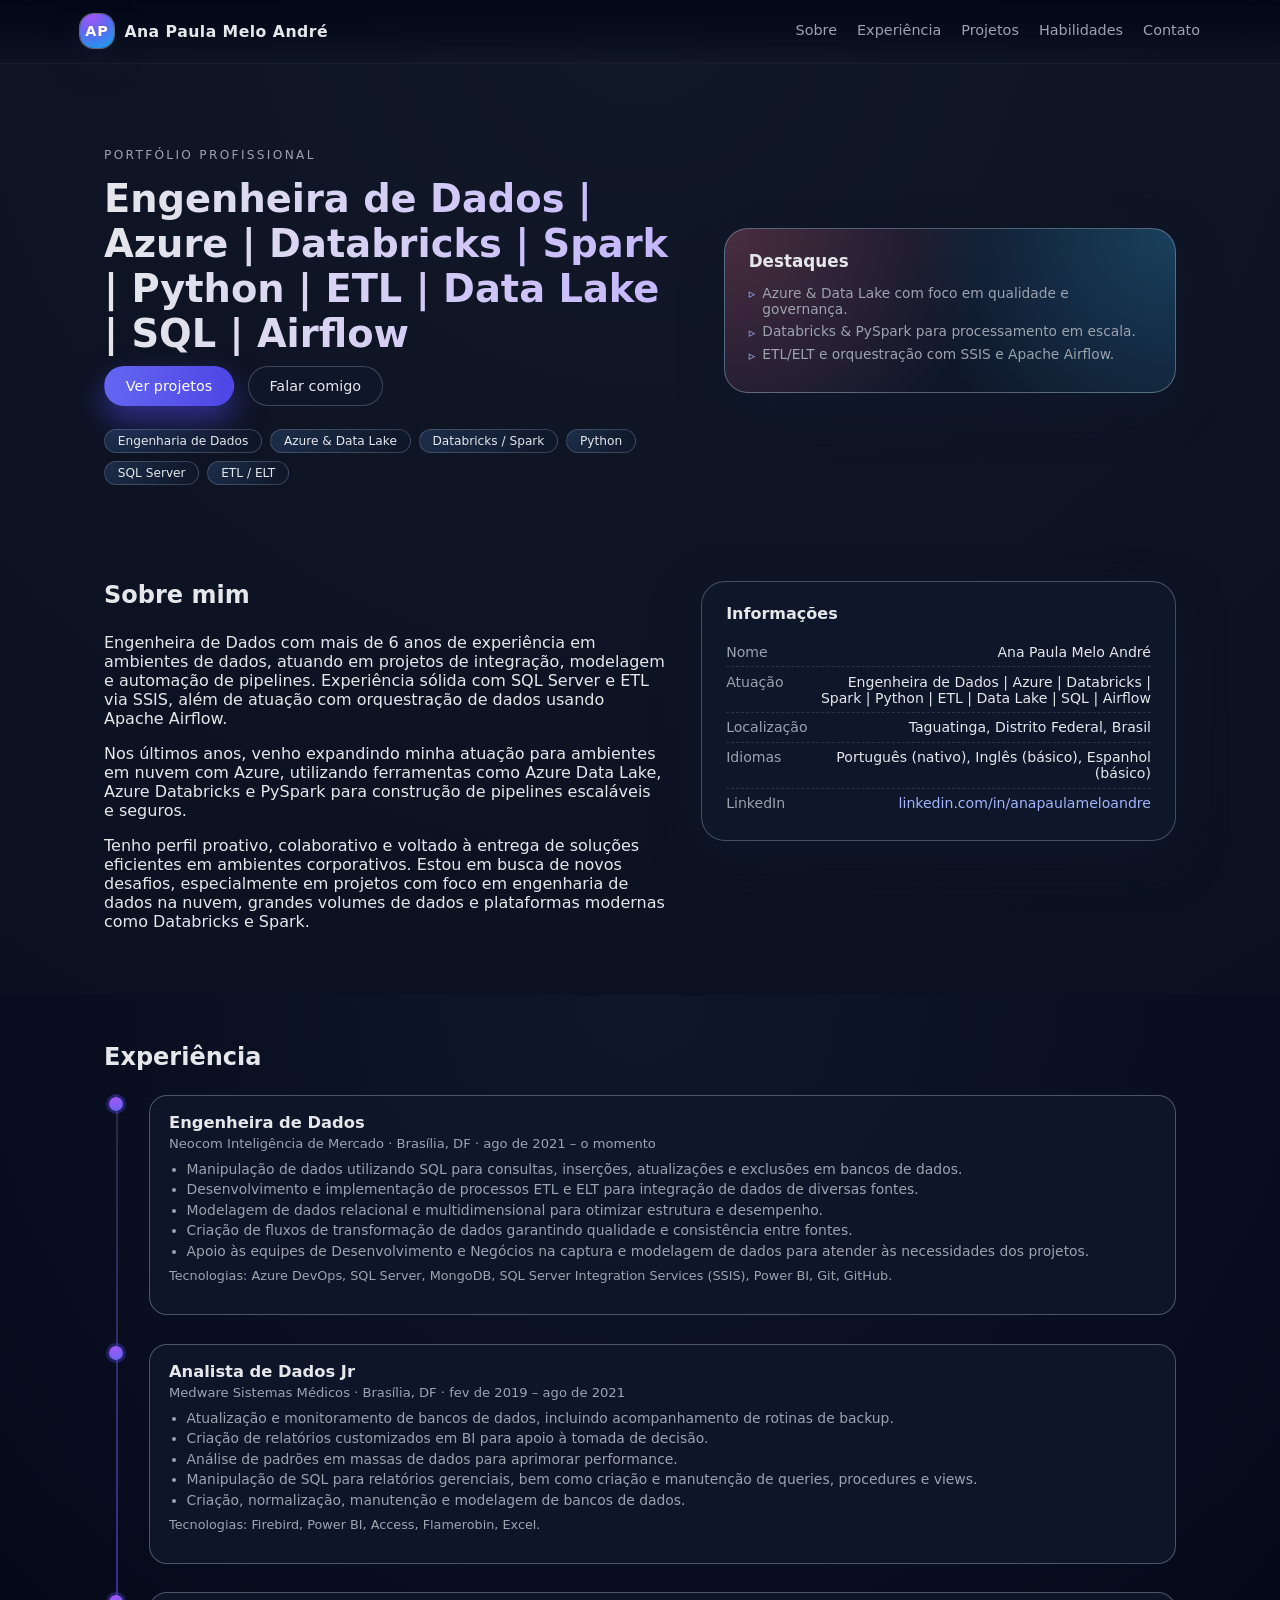
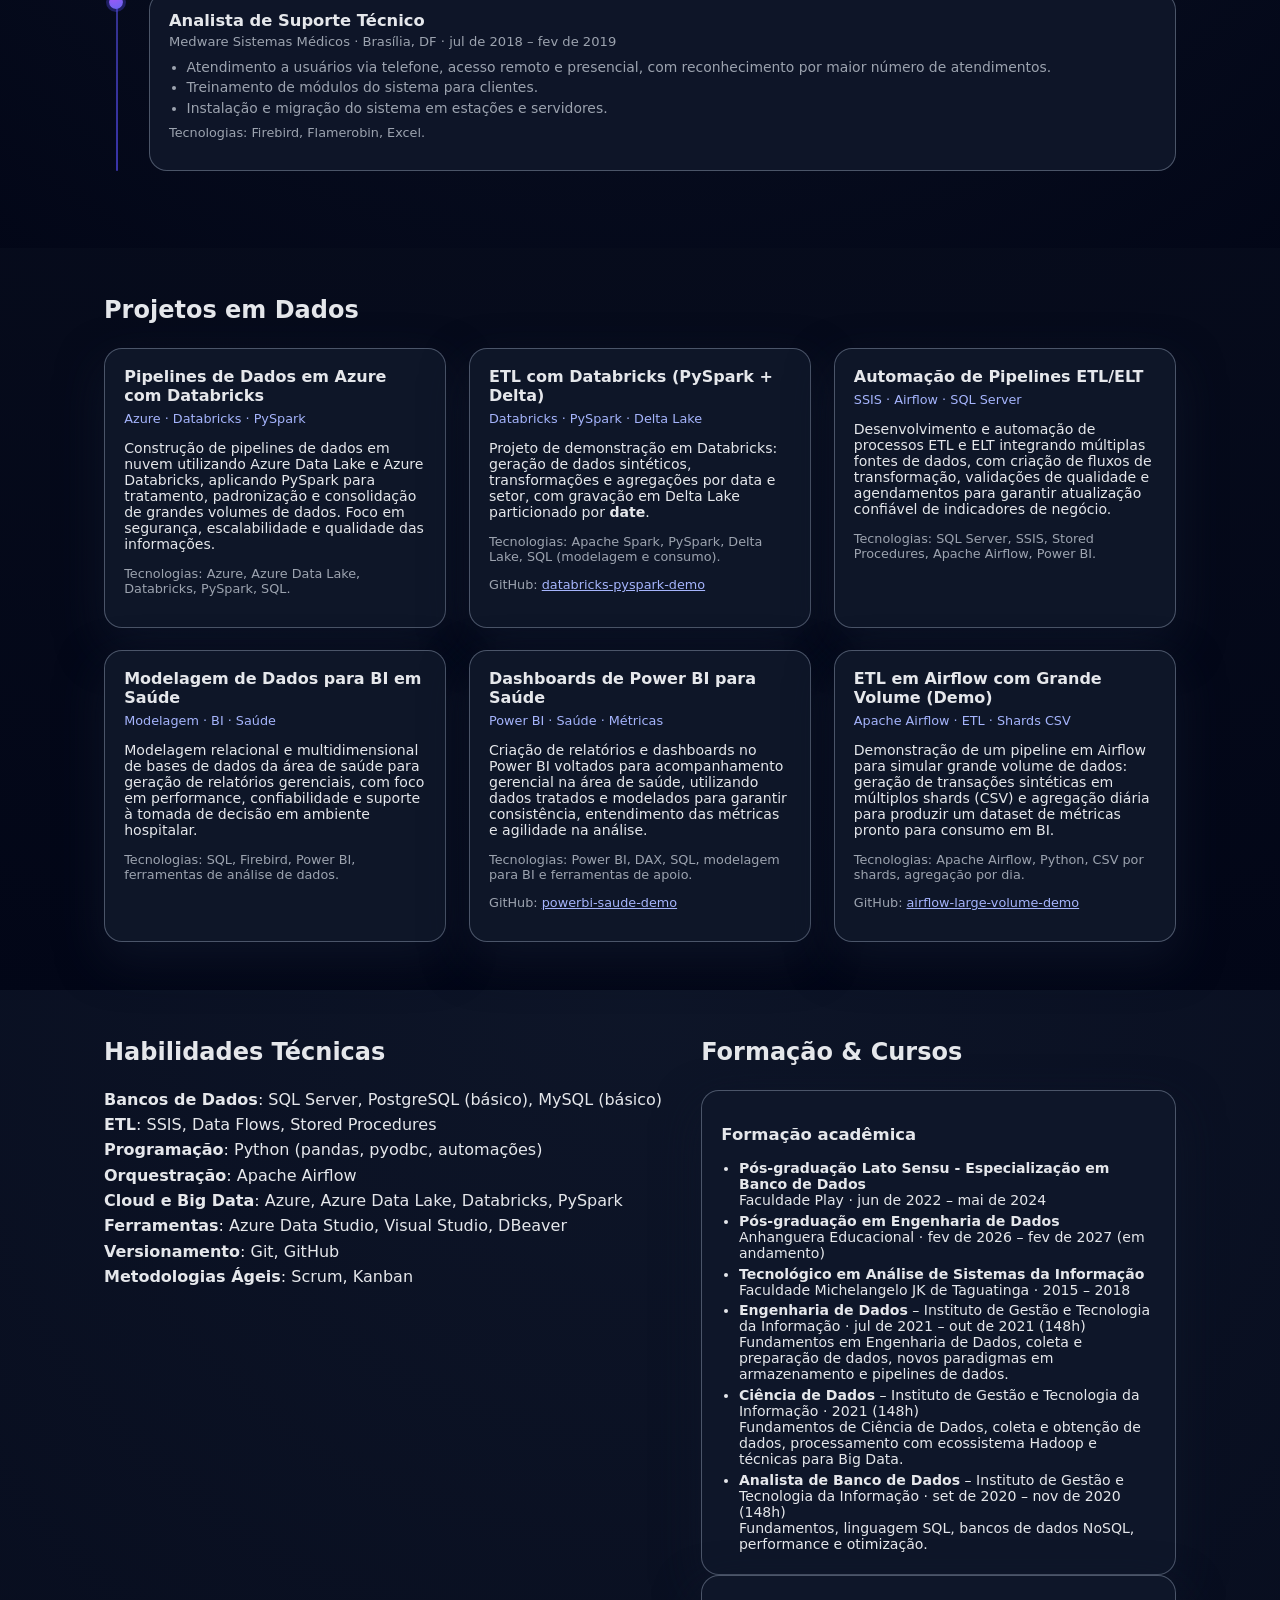
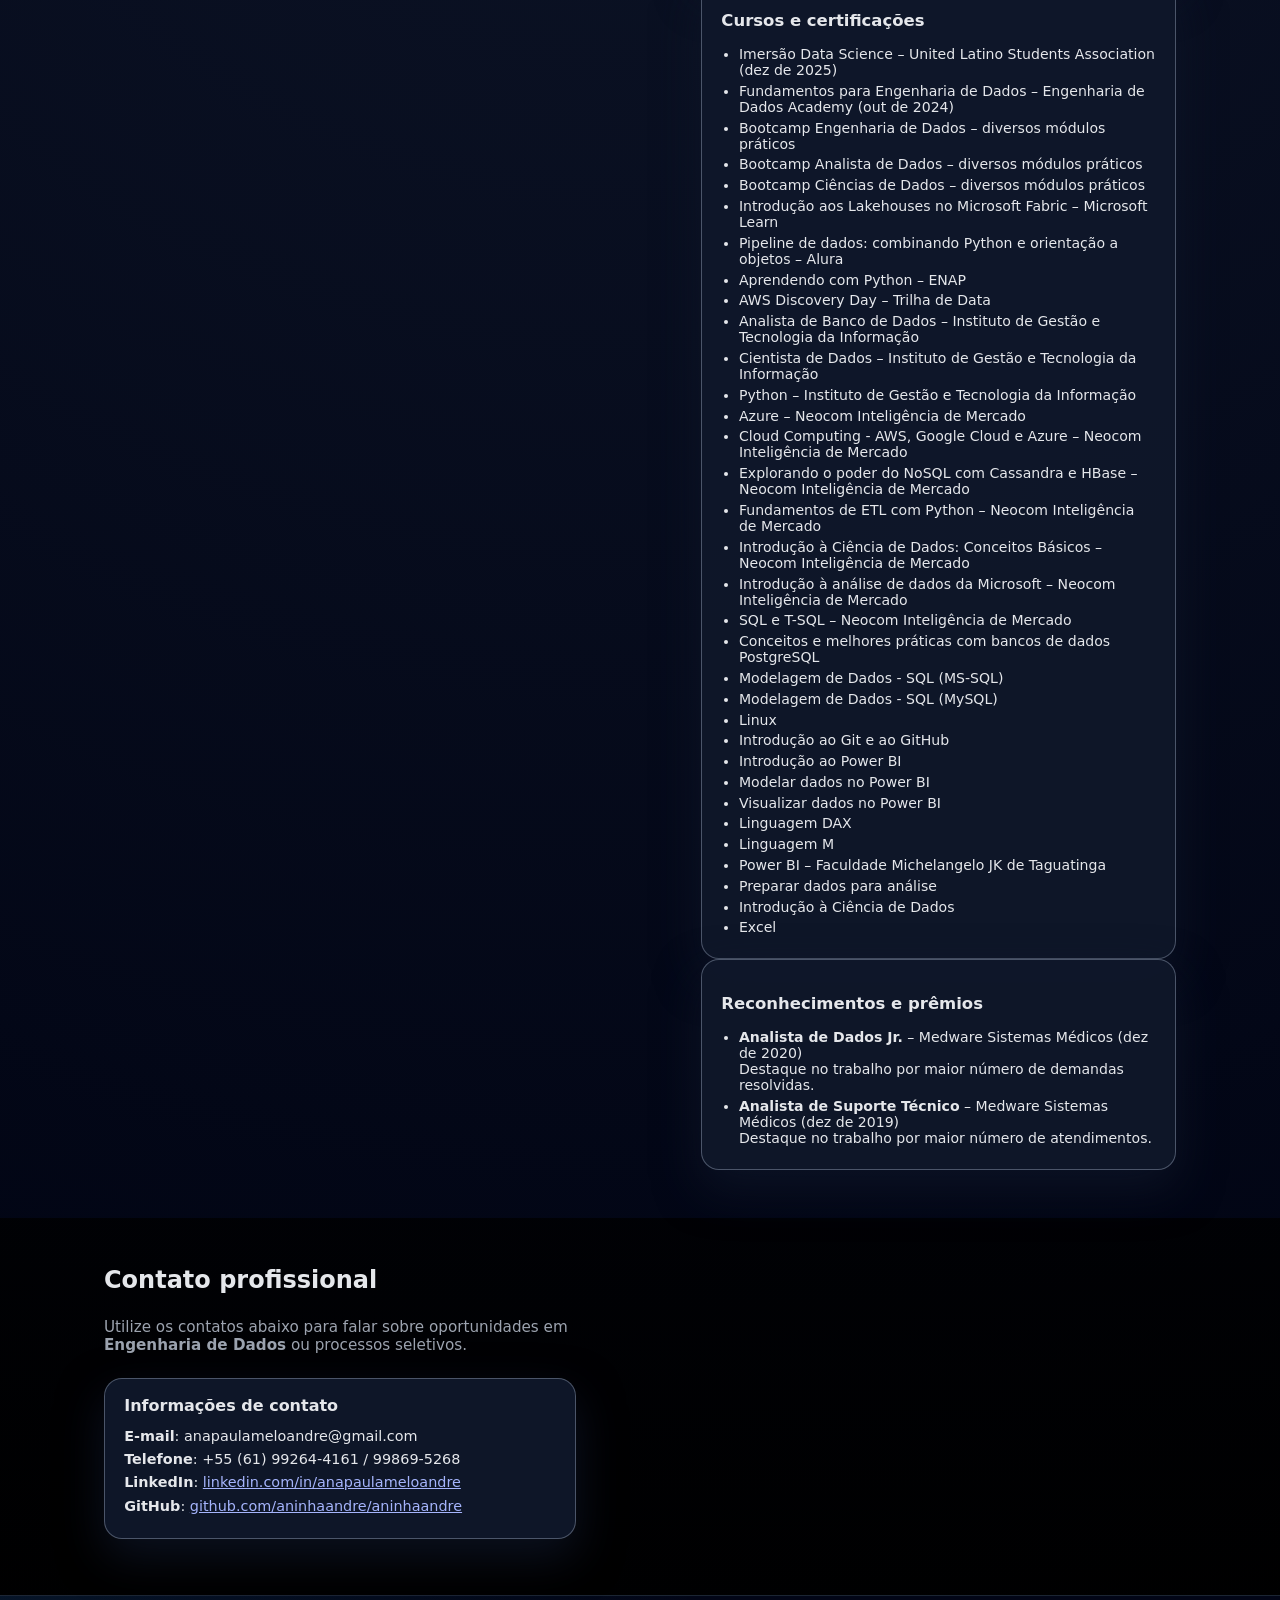
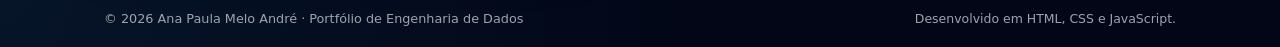
==== commit 9473f810: "Add files via upload" ====
--- a/index.html
+++ b/index.html
@@ -181,6 +181,21 @@
           </article>
 
           <article class="card project-card">
+            <h3>ETL com Databricks (PySpark + Delta)</h3>
+            <p class="project-tag">Databricks · PySpark · Delta Lake</p>
+            <p>
+              Projeto de demonstração em Databricks: geração de dados sintéticos, transformações e agregações
+              por data e setor, com gravação em Delta Lake particionado por <strong>date</strong>.
+            </p>
+            <p class="project-tech">
+              Tecnologias: Apache Spark, PySpark, Delta Lake, SQL (modelagem e consumo).
+            </p>
+            <p class="project-tech">
+              GitHub: <a href="https://github.com/aninhaandre/portfolio/tree/main/databricks-pyspark-demo" target="_blank" rel="noreferrer">databricks-pyspark-demo</a>
+            </p>
+          </article>
+
+          <article class="card project-card">
             <h3>Automação de Pipelines ETL/ELT</h3>
             <p class="project-tag">SSIS · Airflow · SQL Server</p>
             <p>
@@ -217,6 +232,9 @@
             <p class="project-tech">
               Tecnologias: Power BI, DAX, SQL, modelagem para BI e ferramentas de apoio.
             </p>
+            <p class="project-tech">
+              GitHub: <a href="https://github.com/aninhaandre/portfolio/tree/main/powerbi-saude-demo" target="_blank" rel="noreferrer">powerbi-saude-demo</a>
+            </p>
           </article>
 
           <article class="card project-card">
@@ -229,6 +247,9 @@
             </p>
             <p class="project-tech">
               Tecnologias: Apache Airflow, Python, CSV por shards, agregação por dia.
+            </p>
+            <p class="project-tech">
+              GitHub: <a href="https://github.com/aninhaandre/portfolio/tree/main/airflow-large-volume-demo" target="_blank" rel="noreferrer">airflow-large-volume-demo</a>
             </p>
           </article>
         </div>
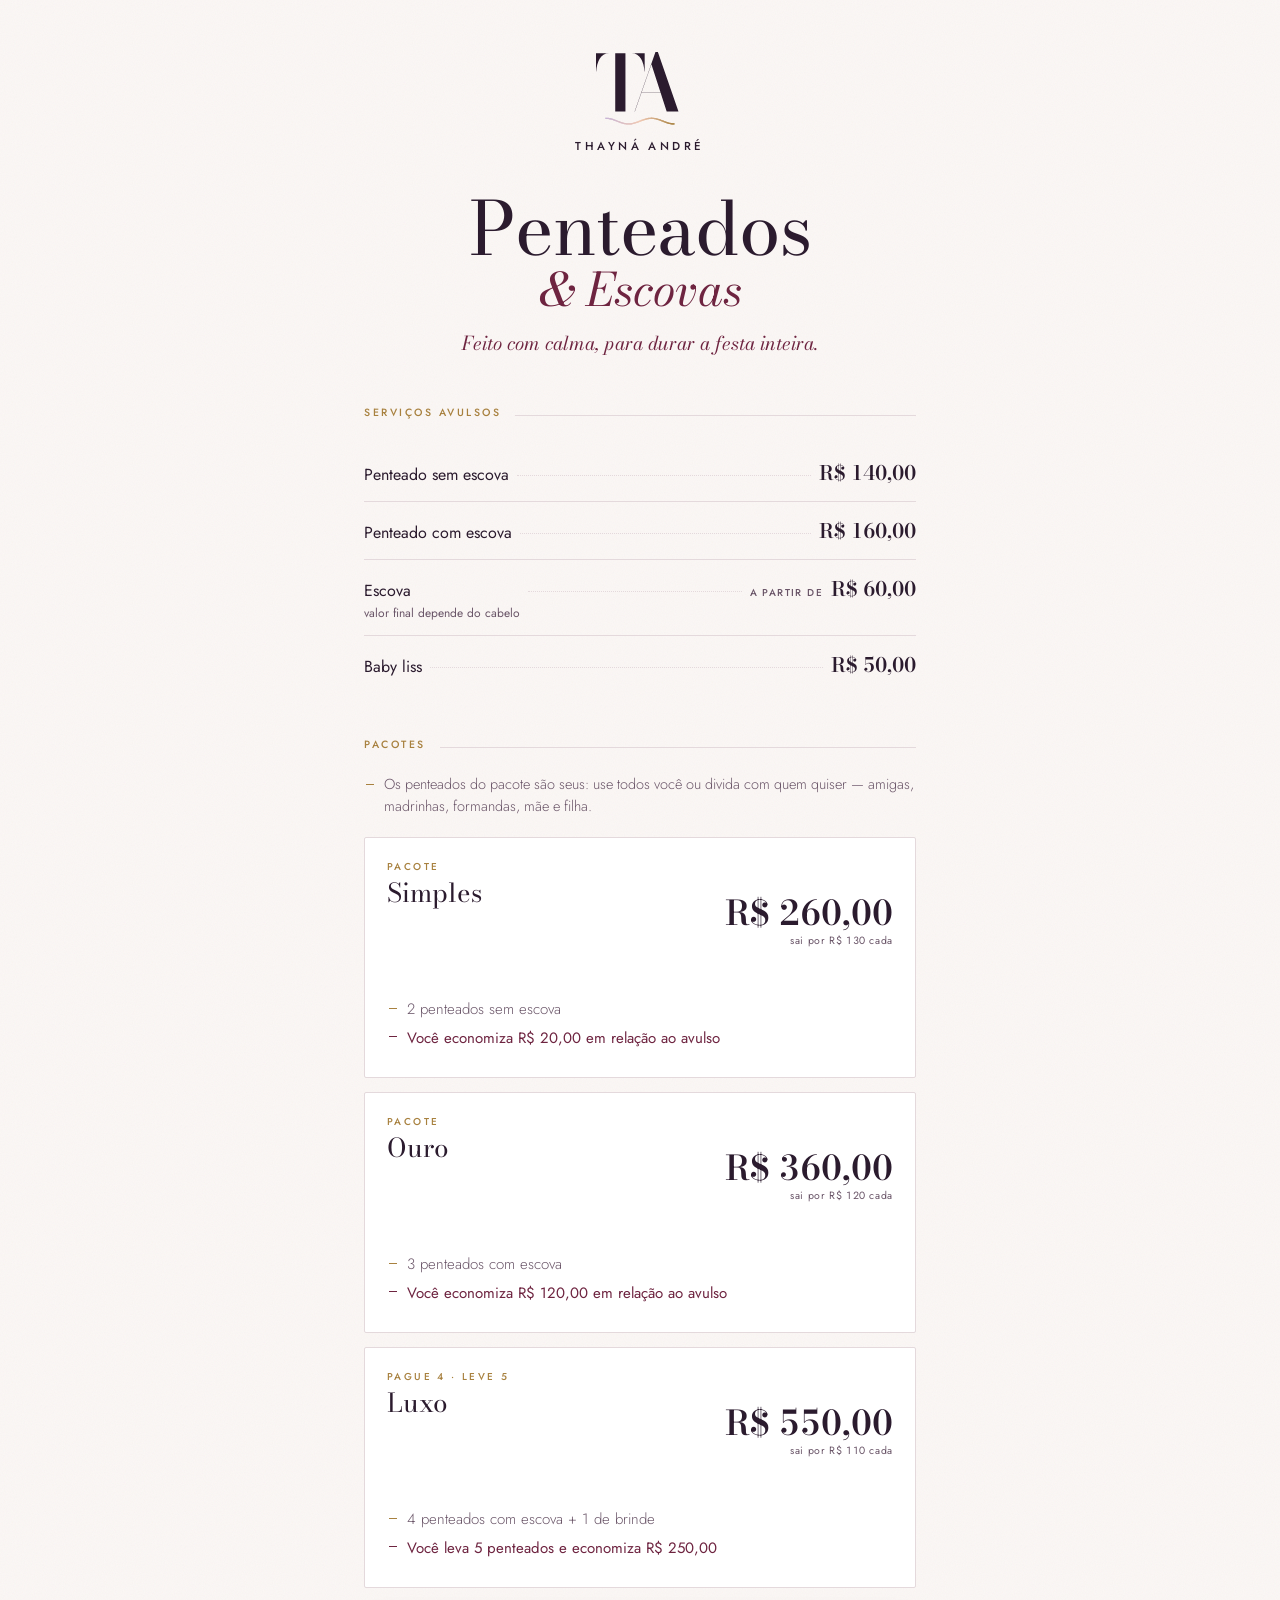
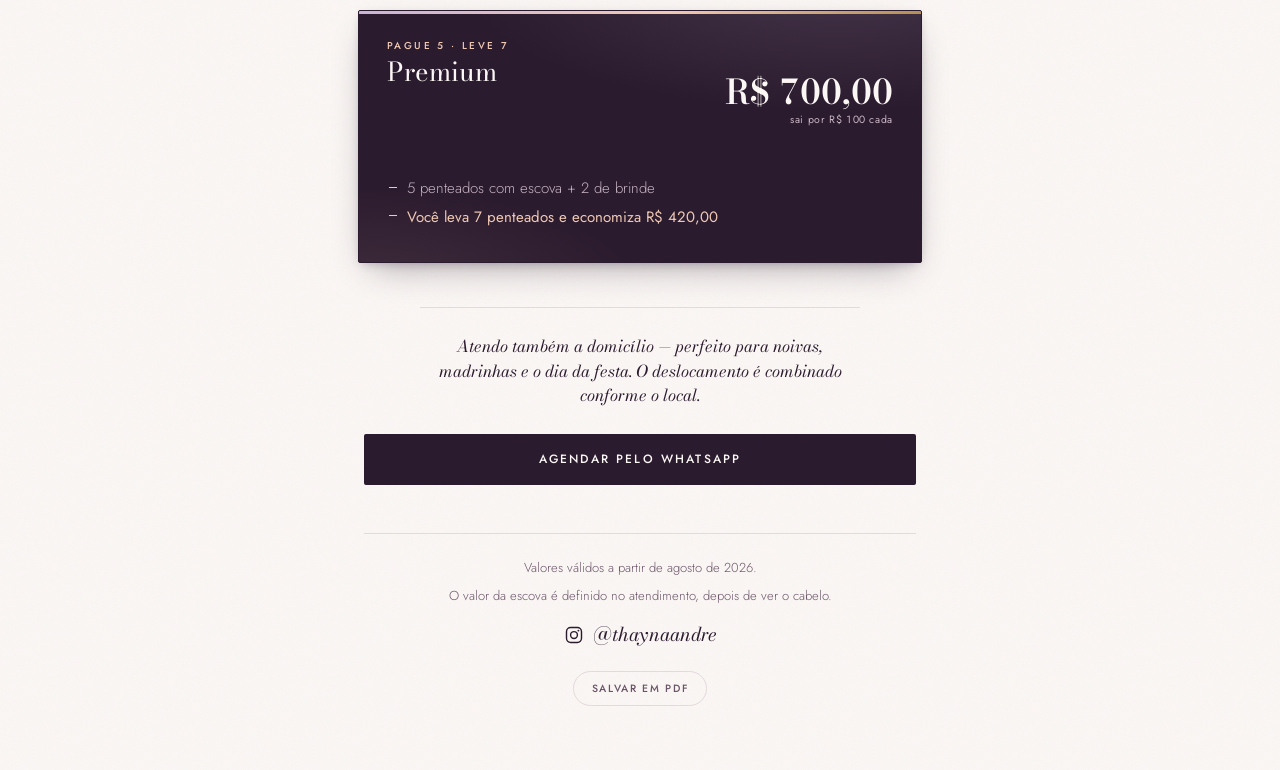
==== commit 10fb4b3c: "tabelas-penteadosz" ====
--- a/index.html
+++ b/index.html
@@ -1,401 +1,406 @@
-<!DOCTYPE html>
-<html lang="pt-BR">
-<head>
-  <meta charset="UTF-8">
-  <meta name="viewport" content="width=device-width, initial-scale=1.0">
-  <title>Ana Paula Melo André – Engenheira de Dados | Azure | Databricks | Spark | Python | ETL | Data Lake | SQL | Airflow</title>
-  <link rel="stylesheet" href="style.css">
-</head>
-<body>
-  <header class="topbar">
-    <div class="container topbar-content">
-      <div class="brand">
-        <span class="brand-mark">AP</span>
-        <span class="brand-text">Ana Paula Melo André</span>
-      </div>
-      <nav class="nav">
-        <a href="#sobre">Sobre</a>
-        <a href="#experiencia">Experiência</a>
-        <a href="#projetos">Projetos</a>
-        <a href="#habilidades">Habilidades</a>
-        <a href="#contato">Contato</a>
-      </nav>
-    </div>
-  </header>
-
-  <main>
-    <section class="hero">
-      <div class="container hero-content">
-        <div>
-          <p class="hero-eyebrow">Portfólio Profissional</p>
-          <h1>Engenheira de Dados | Azure | Databricks | Spark | Python | ETL | Data Lake | SQL | Airflow</h1>
-          <div class="hero-actions">
-            <a href="#projetos" class="btn primary">Ver projetos</a>
-            <a href="#contato" class="btn ghost">Falar comigo</a>
-          </div>
-          <div class="hero-tags">
-            <span>Engenharia de Dados</span>
-            <span>Azure &amp; Data Lake</span>
-            <span>Databricks / Spark</span>
-            <span>Python</span>
-            <span>SQL Server</span>
-            <span>ETL / ELT</span>
-          </div>
-        </div>
-        <div class="hero-card">
-          <h2>Destaques</h2>
-          <ul>
-            <li>Azure &amp; Data Lake com foco em qualidade e governança.</li>
-            <li>Databricks &amp; PySpark para processamento em escala.</li>
-            <li>ETL/ELT e orquestração com SSIS e Apache Airflow.</li>
-          </ul>
-        </div>
-      </div>
-    </section>
-
-    <section id="sobre" class="section">
-      <div class="container two-columns">
-        <div>
-          <h2>Sobre mim</h2>
-          <p>
-            Engenheira de Dados com mais de 6 anos de experiência em ambientes de dados, atuando em projetos de integração,
-            modelagem e automação de pipelines. Experiência sólida com SQL Server e ETL via SSIS, além de atuação com
-            orquestração de dados usando Apache Airflow.
-          </p>
-          <p>
-            Nos últimos anos, venho expandindo minha atuação para ambientes em nuvem com Azure, utilizando ferramentas como
-            Azure Data Lake, Azure Databricks e PySpark para construção de pipelines escaláveis e seguros.
-          </p>
-          <p>
-            Tenho perfil proativo, colaborativo e voltado à entrega de soluções eficientes em ambientes corporativos.
-            Estou em busca de novos desafios, especialmente em projetos com foco em engenharia de dados na nuvem,
-            grandes volumes de dados e plataformas modernas como Databricks e Spark.
-          </p>
-        </div>
-        <div class="info-card">
-          <h3>Informações</h3>
-          <dl>
-            <div class="info-row">
-              <dt>Nome</dt>
-              <dd>Ana Paula Melo André</dd>
-            </div>
-            <div class="info-row">
-              <dt>Atuação</dt>
-              <dd>Engenheira de Dados | Azure | Databricks | Spark | Python | ETL | Data Lake | SQL | Airflow</dd>
-            </div>
-            <div class="info-row">
-              <dt>Localização</dt>
-              <dd><span id="location-text">Taguatinga, Distrito Federal, Brasil</span></dd>
-            </div>
-            <div class="info-row">
-              <dt>Idiomas</dt>
-              <dd>Português (nativo), Inglês (básico), Espanhol (básico)</dd>
-            </div>
-            <div class="info-row">
-              <dt>LinkedIn</dt>
-              <dd>
-                <a href="https://www.linkedin.com/in/anapaulameloandre" target="_blank" rel="noreferrer">
-                  linkedin.com/in/anapaulameloandre
-                </a>
-              </dd>
-            </div>
-          </dl>
-        </div>
-      </div>
-    </section>
-
-    <section id="experiencia" class="section alt">
-      <div class="container">
-        <h2>Experiência</h2>
-        <div class="timeline">
-          <article class="timeline-item">
-            <div class="timeline-badge"></div>
-            <div class="timeline-content">
-              <h3>Engenheira de Dados</h3>
-              <p class="timeline-meta">Neocom Inteligência de Mercado · Brasília, DF · ago de 2021 – o momento</p>
-              <ul>
-                <li>Manipulação de dados utilizando SQL para consultas, inserções, atualizações e exclusões em bancos de dados.</li>
-                <li>Desenvolvimento e implementação de processos ETL e ELT para integração de dados de diversas fontes.</li>
-                <li>Modelagem de dados relacional e multidimensional para otimizar estrutura e desempenho.</li>
-                <li>Criação de fluxos de transformação de dados garantindo qualidade e consistência entre fontes.</li>
-                <li>Apoio às equipes de Desenvolvimento e Negócios na captura e modelagem de dados para atender às necessidades dos projetos.</li>
-              </ul>
-              <p class="project-tech">
-                Tecnologias: Azure DevOps, SQL Server, MongoDB, SQL Server Integration Services (SSIS), Power BI, Git, GitHub.
-              </ul>
-            </div>
-          </article>
-
-          <article class="timeline-item">
-            <div class="timeline-badge"></div>
-            <div class="timeline-content">
-              <h3>Analista de Dados Jr</h3>
-              <p class="timeline-meta">Medware Sistemas Médicos · Brasília, DF · fev de 2019 – ago de 2021</p>
-              <ul>
-                <li>Atualização e monitoramento de bancos de dados, incluindo acompanhamento de rotinas de backup.</li>
-                <li>Criação de relatórios customizados em BI para apoio à tomada de decisão.</li>
-                <li>Análise de padrões em massas de dados para aprimorar performance.</li>
-                <li>Manipulação de SQL para relatórios gerenciais, bem como criação e manutenção de queries, procedures e views.</li>
-                <li>Criação, normalização, manutenção e modelagem de bancos de dados.</li>
-              </ul>
-              <p class="project-tech">
-                Tecnologias: Firebird, Power BI, Access, Flamerobin, Excel.
-              </p>
-            </div>
-          </article>
-
-          <article class="timeline-item">
-            <div class="timeline-badge"></div>
-            <div class="timeline-content">
-              <h3>Analista de Suporte Técnico</h3>
-              <p class="timeline-meta">Medware Sistemas Médicos · Brasília, DF · jul de 2018 – fev de 2019</p>
-              <ul>
-                <li>Atendimento a usuários via telefone, acesso remoto e presencial, com reconhecimento por maior número de atendimentos.</li>
-                <li>Treinamento de módulos do sistema para clientes.</li>
-                <li>Instalação e migração do sistema em estações e servidores.</li>
-              </ul>
-              <p class="project-tech">
-                Tecnologias: Firebird, Flamerobin, Excel.
-              </p>
-            </div>
-          </article>
-        </div>
-      </div>
-    </section>
-
-    <section id="projetos" class="section">
-      <div class="container">
-        <h2>Projetos em Dados</h2>
-        <div class="cards-grid">
-          <article class="card project-card">
-            <h3>Pipelines de Dados em Azure com Databricks</h3>
-            <p class="project-tag">Azure · Databricks · PySpark</p>
-            <p>
-              Construção de pipelines de dados em nuvem utilizando Azure Data Lake e Azure Databricks,
-              aplicando PySpark para tratamento, padronização e consolidação de grandes volumes de dados.
-              Foco em segurança, escalabilidade e qualidade das informações.
-            </p>
-            <p class="project-tech">
-              Tecnologias: Azure, Azure Data Lake, Databricks, PySpark, SQL.
-            </p>
-          </article>
-
-          <article class="card project-card">
-            <h3>ETL com Databricks (PySpark + Delta)</h3>
-            <p class="project-tag">Databricks · PySpark · Delta Lake</p>
-            <p>
-              Projeto de demonstração em Databricks: geração de dados sintéticos, transformações e agregações
-              por data e setor, com gravação em Delta Lake particionado por <strong>date</strong>.
-            </p>
-            <p class="project-tech">
-              Tecnologias: Apache Spark, PySpark, Delta Lake, SQL (modelagem e consumo).
-            </p>
-            <p class="project-tech">
-              GitHub: <a href="https://github.com/aninhaandre/portfolio/tree/main/databricks-pyspark-demo" target="_blank" rel="noreferrer">databricks-pyspark-demo</a>
-            </p>
-          </article>
-
-          <article class="card project-card">
-            <h3>Automação de Pipelines ETL/ELT</h3>
-            <p class="project-tag">SSIS · Airflow · SQL Server</p>
-            <p>
-              Desenvolvimento e automação de processos ETL e ELT integrando múltiplas fontes de dados,
-              com criação de fluxos de transformação, validações de qualidade e agendamentos para garantir
-              atualização confiável de indicadores de negócio.
-            </p>
-            <p class="project-tech">
-              Tecnologias: SQL Server, SSIS, Stored Procedures, Apache Airflow, Power BI.
-            </p>
-          </article>
-
-          <article class="card project-card">
-            <h3>Modelagem de Dados para BI em Saúde</h3>
-            <p class="project-tag">Modelagem · BI · Saúde</p>
-            <p>
-              Modelagem relacional e multidimensional de bases de dados da área de saúde
-              para geração de relatórios gerenciais, com foco em performance, confiabilidade
-              e suporte à tomada de decisão em ambiente hospitalar.
-            </p>
-            <p class="project-tech">
-              Tecnologias: SQL, Firebird, Power BI, ferramentas de análise de dados.
-            </p>
-          </article>
-
-          <article class="card project-card">
-            <h3>Dashboards de Power BI para Saúde</h3>
-            <p class="project-tag">Power BI · Saúde · Métricas</p>
-            <p>
-              Criação de relatórios e dashboards no Power BI voltados para acompanhamento gerencial
-              na área de saúde, utilizando dados tratados e modelados para garantir consistência,
-              entendimento das métricas e agilidade na análise.
-            </p>
-            <p class="project-tech">
-              Tecnologias: Power BI, DAX, SQL, modelagem para BI e ferramentas de apoio.
-            </p>
-            <p class="project-tech">
-              GitHub: <a href="https://github.com/aninhaandre/portfolio/tree/main/powerbi-saude-demo" target="_blank" rel="noreferrer">powerbi-saude-demo</a>
-            </p>
-          </article>
-
-          <article class="card project-card">
-            <h3>ETL em Airflow com Grande Volume (Demo)</h3>
-            <p class="project-tag">Apache Airflow · ETL · Shards CSV</p>
-            <p>
-              Demonstração de um pipeline em Airflow para simular grande volume de dados:
-              geração de transações sintéticas em múltiplos shards (CSV) e agregação diária
-              para produzir um dataset de métricas pronto para consumo em BI.
-            </p>
-            <p class="project-tech">
-              Tecnologias: Apache Airflow, Python, CSV por shards, agregação por dia.
-            </p>
-            <p class="project-tech">
-              GitHub: <a href="https://github.com/aninhaandre/portfolio/tree/main/airflow-large-volume-demo" target="_blank" rel="noreferrer">airflow-large-volume-demo</a>
-            </p>
-          </article>
-        </div>
-      </div>
-    </section>
-
-    <section id="habilidades" class="section alt">
-      <div class="container two-columns">
-        <div>
-          <h2>Habilidades Técnicas</h2>
-          <ul class="skills-list">
-            <li><strong>Bancos de Dados</strong>: SQL Server, PostgreSQL (básico), MySQL (básico)</li>
-            <li><strong>ETL</strong>: SSIS, Data Flows, Stored Procedures</li>
-            <li><strong>Programação</strong>: Python (pandas, pyodbc, automações)</li>
-            <li><strong>Orquestração</strong>: Apache Airflow</li>
-            <li><strong>Cloud e Big Data</strong>: Azure, Azure Data Lake, Databricks, PySpark</li>
-            <li><strong>Ferramentas</strong>: Azure Data Studio, Visual Studio, DBeaver</li>
-            <li><strong>Versionamento</strong>: Git, GitHub</li>
-            <li><strong>Metodologias Ágeis</strong>: Scrum, Kanban</li>
-          </ul>
-        </div>
-        <div>
-          <h2>Formação &amp; Cursos</h2>
-          <div class="card">
-            <h3>Formação acadêmica</h3>
-            <ul class="bulleted">
-              <li>
-                <strong>Pós-graduação Lato Sensu - Especialização em Banco de Dados</strong><br>
-                Faculdade Play · jun de 2022 – mai de 2024
-              </li>
-              <li>
-                <strong>Pós-graduação em Engenharia de Dados</strong><br>
-                Anhanguera Educacional · fev de 2026 – fev de 2027 (em andamento)
-              </li>
-              <li>
-                <strong>Tecnológico em Análise de Sistemas da Informação</strong><br>
-                Faculdade Michelangelo JK de Taguatinga · 2015 – 2018
-              </li>
-              <li>
-                <strong>Engenharia de Dados</strong> – Instituto de Gestão e Tecnologia da Informação · jul de 2021 – out de 2021 (148h)<br>
-                Fundamentos em Engenharia de Dados, coleta e preparação de dados, novos paradigmas em armazenamento e pipelines de dados.
-              </li>
-              <li>
-                <strong>Ciência de Dados</strong> – Instituto de Gestão e Tecnologia da Informação · 2021 (148h)<br>
-                Fundamentos de Ciência de Dados, coleta e obtenção de dados, processamento com ecossistema Hadoop e técnicas para Big Data.
-              </li>
-              <li>
-                <strong>Analista de Banco de Dados</strong> – Instituto de Gestão e Tecnologia da Informação · set de 2020 – nov de 2020 (148h)<br>
-                Fundamentos, linguagem SQL, bancos de dados NoSQL, performance e otimização.
-              </li>
-            </ul>
-          </div>
-          <div class="card">
-            <h3>Cursos e certificações</h3>
-            <ul class="bulleted">
-              <li>Imersão Data Science – United Latino Students Association (dez de 2025)</li>
-              <li>Fundamentos para Engenharia de Dados – Engenharia de Dados Academy (out de 2024)</li>
-              <li>Bootcamp Engenharia de Dados – diversos módulos práticos</li>
-              <li>Bootcamp Analista de Dados – diversos módulos práticos</li>
-              <li>Bootcamp Ciências de Dados – diversos módulos práticos</li>
-              <li>Introdução aos Lakehouses no Microsoft Fabric – Microsoft Learn</li>
-              <li>Pipeline de dados: combinando Python e orientação a objetos – Alura</li>
-              <li>Aprendendo com Python – ENAP</li>
-              <li>AWS Discovery Day – Trilha de Data</li>
-              <li>Analista de Banco de Dados – Instituto de Gestão e Tecnologia da Informação</li>
-              <li>Cientista de Dados – Instituto de Gestão e Tecnologia da Informação</li>
-              <li>Python – Instituto de Gestão e Tecnologia da Informação</li>
-              <li>Azure – Neocom Inteligência de Mercado</li>
-              <li>Cloud Computing - AWS, Google Cloud e Azure – Neocom Inteligência de Mercado</li>
-              <li>Explorando o poder do NoSQL com Cassandra e HBase – Neocom Inteligência de Mercado</li>
-              <li>Fundamentos de ETL com Python – Neocom Inteligência de Mercado</li>
-              <li>Introdução à Ciência de Dados: Conceitos Básicos – Neocom Inteligência de Mercado</li>
-              <li>Introdução à análise de dados da Microsoft – Neocom Inteligência de Mercado</li>
-              <li>SQL e T-SQL – Neocom Inteligência de Mercado</li>
-              <li>Conceitos e melhores práticas com bancos de dados PostgreSQL</li>
-              <li>Modelagem de Dados - SQL (MS-SQL)</li>
-              <li>Modelagem de Dados - SQL (MySQL)</li>
-              <li>Linux</li>
-              <li>Introdução ao Git e ao GitHub</li>
-              <li>Introdução ao Power BI</li>
-              <li>Modelar dados no Power BI</li>
-              <li>Visualizar dados no Power BI</li>
-              <li>Linguagem DAX</li>
-              <li>Linguagem M</li>
-              <li>Power BI – Faculdade Michelangelo JK de Taguatinga</li>
-              <li>Preparar dados para análise</li>
-              <li>Introdução à Ciência de Dados</li>
-              <li>Excel</li>
-            </ul>
-          </div>
-          <div class="card">
-            <h3>Reconhecimentos e prêmios</h3>
-            <ul class="bulleted">
-              <li>
-                <strong>Analista de Dados Jr.</strong> – Medware Sistemas Médicos (dez de 2020)<br>
-                Destaque no trabalho por maior número de demandas resolvidas.
-              </li>
-              <li>
-                <strong>Analista de Suporte Técnico</strong> – Medware Sistemas Médicos (dez de 2019)<br>
-                Destaque no trabalho por maior número de atendimentos.
-              </li>
-            </ul>
-          </div>
-        </div>
-      </div>
-    </section>
-
-    <section id="contato" class="section contact-section">
-      <div class="container">
-        <h2>Contato profissional</h2>
-        <p class="contact-text">
-          Utilize os contatos abaixo para falar sobre oportunidades em <strong>Engenharia de Dados</strong>
-          ou processos seletivos.
-        </p>
-
-        <div class="contact-grid">
-          <div class="card contact-card">
-            <h3>Informações de contato</h3>
-            <ul class="contact-list">
-              <li><strong>E-mail</strong>: <span id="email-text">anapaulameloandre@gmail.com</span></li>
-              <li><strong>Telefone</strong>: <span>+55 (61) 99264-4161 / 99869-5268</span></li>
-              <li><strong>LinkedIn</strong>:
-                <a href="https://www.linkedin.com/in/anapaulameloandre" target="_blank" rel="noreferrer">
-                  linkedin.com/in/anapaulameloandre
-                </a>
-              </li>
-              <li><strong>GitHub</strong>:
-                <a href="https://github.com/aninhaandre/aninhaandre" target="_blank" rel="noreferrer">
-                  github.com/aninhaandre/aninhaandre
-                </a>
-              </li>
-            </ul>
-          </div>
-        </div>
-      </div>
-    </section>
-  </main>
-
-  <footer class="footer">
-    <div class="container footer-content">
-      <span>© <span id="year"></span> Ana Paula Melo André · Portfólio de Engenharia de Dados</span>
-      <span class="footer-note">Desenvolvido em HTML, CSS e JavaScript.</span>
-    </div>
-  </footer>
-
-  <script src="script.js"></script>
-</body>
-</html>
-
+<!DOCTYPE html>
+<html lang="pt-BR">
+<head>
+<meta charset="utf-8">
+<meta name="viewport" content="width=device-width, initial-scale=1">
+<title>Tabela de preços — Thayná André</title>
+<meta name="description" content="Tabela de preços de penteados, escova, baby liss e pacotes — Thayná André.">
+<link rel="icon" href="data:image/svg+xml,%3Csvg%20xmlns%3D%22http%3A%2F%2Fwww.w3.org%2F2000%2Fsvg%22%20viewBox%3D%22-160%20-160%202580%201850%22%3E%3Cg%20fill%3D%22%232B1B2E%22%20transform%3D%22translate%28-36%2C1530%29%20scale%281%2C-1%29%22%3E%3Cpath%20d%3D%22M310%200V5H530V1495H372Q288%201495%20228.5%201459.0Q169%201423%20130.0%201359.0Q91%201295%2069.5%201211.0Q48%201127%2041%201032H36V1500H1286V1032H1280Q1274%201127%201252.5%201211.0Q1231%201295%201191.5%201359.0Q1152%201423%201092.5%201459.0Q1033%201495%20949%201495H792V5H1012V0Z%22%2F%3E%3Cpath%20transform%3D%22translate%28800%2C0%29%22%20d%3D%22M401%20486V491H998V486ZM825%201530%201354%205H1496V0H856V5H1051L659%201217L234%205H476V0H36V5H228L763%201530Z%22%2F%3E%3C%2Fg%3E%3C%2Fsvg%3E">
+
+<!-- ==========================================================
+     PRÉVIA DO LINK (o cartãozinho que aparece no WhatsApp)
+     Já aponta para thaynaandrepenteados.netlify.app.
+     A capa-whatsapp.png tem que estar publicada na mesma pasta
+     deste arquivo, senão o cartão sai sem imagem.
+     ========================================================== -->
+<meta property="og:type" content="website">
+<meta property="og:site_name" content="Thayná André">
+<meta property="og:title" content="Thayná André — Penteados &amp; Escovas">
+<meta property="og:description" content="Tabela de preços: penteados, escova, baby liss e pacotes a partir de R$ 260.">
+<meta property="og:image" content="https://thaynaandrepenteados.netlify.app/capa-whatsapp.png">
+<meta property="og:image:width" content="1200">
+<meta property="og:image:height" content="630">
+<meta property="og:url" content="https://thaynaandrepenteados.netlify.app/">
+<meta name="twitter:card" content="summary_large_image">
+<meta name="theme-color" content="#2B1B2E">
+
+<style>
+  /* =========================================================
+     FONTES EMBUTIDAS — não mexa nesta parte.
+     Ficam dentro do arquivo num corte fixo, então o traço fino
+     do "t" nunca desaparece e a página funciona até sem internet.
+     Para editar os preços, vá até o FINAL do arquivo.
+     ========================================================= */
+  @font-face{font-family:'Bodoni';font-style:normal;font-weight:400;font-display:swap;
+    src:url([data-uri]) format('woff2')}
+  @font-face{font-family:'Bodoni';font-style:italic;font-weight:400;font-display:swap;
+    src:url([data-uri]) format('woff2')}
+  @font-face{font-family:'Bodoni';font-style:normal;font-weight:600;font-display:swap;
+    src:url([data-uri]) format('woff2')}
+  @font-face{font-family:'Jost';font-style:normal;font-weight:300;font-display:swap;
+    src:url([data-uri]) format('woff2')}
+  @font-face{font-family:'Jost';font-style:normal;font-weight:400;font-display:swap;
+    src:url([data-uri]) format('woff2')}
+  @font-face{font-family:'Jost';font-style:normal;font-weight:500;font-display:swap;
+    src:url([data-uri]) format('woff2')}
+</style>
+
+<!-- ==========================================================
+     COMO ATUALIZAR OS PREÇOS
+     Desça até o final do arquivo, no bloco "TABELA".
+     Tudo o que você precisa mudar está lá: nomes, valores,
+     seu WhatsApp e a data de validade. Nada mais precisa ser tocado.
+     ========================================================== -->
+
+<style>
+  :root{
+    --paper:#FBF7F5;
+    --paper-2:#FFFFFF;
+    --plum:#2B1B2E;
+    --plum-soft:#6A5568;
+    --wine:#6E2440;
+    --lilac:#C9B6D6;
+    --peach:#F0C9B4;
+    --gold:#A8813F;
+    --rule:#E4D9DC;
+    --serif:'Bodoni',Georgia,'Times New Roman',serif;
+    --sans:'Jost',-apple-system,BlinkMacSystemFont,'Segoe UI',sans-serif;
+  }
+
+  *,*::before,*::after{box-sizing:border-box}
+  html{-webkit-text-size-adjust:100%}
+  body{
+    margin:0;
+    font-optical-sizing:none;   /* NÃO REMOVER: sem isto o "t" de Penteados vira um fio e desaparece */
+    background:
+      url("data:image/svg+xml,%3Csvg xmlns='http://www.w3.org/2000/svg' width='140' height='140'%3E%3Cfilter id='n'%3E%3CfeTurbulence type='fractalNoise' baseFrequency='.9' numOctaves='2'/%3E%3C/filter%3E%3Crect width='140' height='140' filter='url(%23n)' opacity='.05'/%3E%3C/svg%3E"),
+      var(--paper);
+    color:var(--plum);
+    font-family:var(--sans);
+    font-weight:300;
+    font-size:16px;
+    line-height:1.55;
+    -webkit-font-smoothing:antialiased;
+  }
+  .wrap{max-width:600px;margin:0 auto;padding:0 24px 64px}
+
+  /* ---------- rótulos e regras ---------- */
+  .eyebrow{
+    font-size:10.5px;font-weight:500;letter-spacing:.24em;text-transform:uppercase;
+    color:var(--gold);margin:0;
+  }
+  .rule{height:1px;background:var(--rule);border:0;margin:0}
+
+  /* ---------- capa ---------- */
+  .cover{padding:52px 0 4px;text-align:center}
+  .cover .logo{display:block;width:88px;height:auto;color:var(--plum);margin:0 auto 13px}
+  .cover .brand{
+    font-family:var(--sans);font-size:11.5px;font-weight:500;letter-spacing:.3em;
+    text-transform:uppercase;color:var(--plum);margin:0 0 38px;
+  }
+  .cover h1{
+    font-family:var(--serif);font-weight:400;font-size:clamp(46px,15vw,74px);
+    line-height:.94;letter-spacing:-.015em;margin:0;
+  }
+  .cover h1 em{
+    display:block;font-style:italic;font-size:.62em;color:var(--wine);
+    margin-top:.1em;letter-spacing:0;
+  }
+  .cover .lede{
+    max-width:30ch;margin:20px auto 0;font-family:var(--serif);font-style:italic;
+    font-size:19px;line-height:1.4;color:var(--wine);
+  }
+
+  /* ---------- seções ---------- */
+  .section{padding:44px 0 0}
+  .section-head{display:flex;align-items:baseline;gap:14px;margin-bottom:22px}
+  .section-head .line{flex:1;height:1px;background:var(--rule)}
+
+  /* ---------- avulsos ---------- */
+  .item{display:flex;align-items:baseline;gap:8px;padding:13px 0;border-bottom:1px solid var(--rule)}
+  .item:last-child{border-bottom:0}
+  .item .name{font-size:16px;font-weight:400;color:var(--plum)}
+  .item .name .obs{display:block;font-size:12px;color:var(--plum-soft)}
+  .item .dots{flex:1;border-bottom:1px dotted var(--rule);transform:translateY(-4px)}
+  .item .val{font-family:var(--serif);font-size:20px;font-weight:600;font-variant-numeric:tabular-nums;white-space:nowrap}
+  .item .from{font-size:10px;font-weight:500;letter-spacing:.14em;text-transform:uppercase;color:var(--plum-soft);white-space:nowrap}
+
+  /* ---------- pacotes ---------- */
+  .note{font-size:14.5px;line-height:1.5;color:var(--plum-soft);margin:-2px 0 20px;
+        padding-left:20px;position:relative}
+  .note::before{content:'';position:absolute;left:2px;top:.72em;width:8px;height:1px;background:var(--gold)}
+  .packs{display:flex;flex-direction:column;gap:14px}
+  .pack{
+    position:relative;background:var(--paper-2);border:1px solid var(--rule);
+    border-radius:2px;padding:24px 22px 22px;
+  }
+  .pack-top{display:flex;justify-content:space-between;align-items:flex-start;gap:16px}
+  .pack-name{font-family:var(--serif);font-size:26px;font-weight:400;line-height:1.05;margin:0}
+  .pack-name span{display:block;font-family:var(--sans);font-size:10px;font-weight:500;letter-spacing:.24em;text-transform:uppercase;color:var(--gold);margin-bottom:7px}
+  .pack-price{font-family:var(--serif);font-size:34px;font-weight:600;line-height:1;font-variant-numeric:tabular-nums;text-align:right;white-space:nowrap}
+  .pack-price small{display:block;font-family:var(--sans);font-size:10.5px;font-weight:400;letter-spacing:.06em;color:var(--plum-soft);margin-top:6px;white-space:nowrap}
+  .pack-list{list-style:none;margin:18px 0 0;padding:0}
+  .pack-list li{position:relative;padding-left:20px;font-size:15px;color:var(--plum-soft);margin-bottom:5px}
+  .pack-list li::before{content:'';position:absolute;left:2px;top:.62em;width:8px;height:1px;background:var(--gold)}
+  .pack-list li.sum{color:var(--wine);font-weight:400}
+  .pack-list li.sum::before{background:var(--wine)}
+  .pack-foot{display:flex;flex-wrap:wrap;gap:8px;margin-top:18px}
+  .tag{
+    font-size:10.5px;font-weight:500;letter-spacing:.13em;text-transform:uppercase;
+    padding:5px 10px;border:1px solid var(--rule);border-radius:100px;color:var(--plum-soft);
+  }
+  .tag.save{border-color:var(--wine);color:var(--wine)}
+
+  /* pacote em destaque — o único momento invertido */
+  .pack.feat{
+    background:
+      radial-gradient(120% 90% at 85% -10%, rgba(201,182,214,.16), transparent 55%),
+      radial-gradient(100% 80% at 0% 110%, rgba(240,201,180,.10), transparent 50%),
+      var(--plum);
+    border-color:var(--plum);color:var(--paper);overflow:hidden;
+    margin:8px -6px;padding:30px 28px 28px;
+    box-shadow:0 14px 34px -14px rgba(43,27,46,.45), 0 3px 10px -4px rgba(43,27,46,.30);
+  }
+  .pack.feat::before{
+    content:'';position:absolute;inset:0 0 auto;height:3px;
+    background:linear-gradient(90deg,var(--lilac),var(--peach),var(--gold),var(--peach),var(--lilac));
+    background-size:220% 100%;
+    animation:sheen 7s ease-in-out infinite;
+  }
+  @keyframes sheen{0%,100%{background-position:0% 0}50%{background-position:100% 0}}
+  .pack.feat .pack-name{color:var(--paper)}
+  .pack.feat .pack-name span{color:var(--peach)}
+  .pack.feat .pack-price{color:var(--paper)}
+  .pack.feat .pack-price small,.pack.feat .pack-list li{color:#C7B4C3}
+  .pack.feat .pack-list li::before{background:var(--peach)}
+  .pack.feat .pack-list li.sum{color:var(--peach)}
+  .pack.feat .pack-list li.sum::before{background:var(--peach)}
+  .pack.feat .tag{border-color:#4B3A4E;color:#C7B4C3}
+  .pack.feat .tag.save{border-color:var(--peach);color:var(--peach)}
+
+  /* ---------- agendar ---------- */
+  .domicilio{font-family:var(--serif);font-style:italic;font-size:16.5px;line-height:1.5;
+    color:var(--plum);text-align:center;max-width:44ch;margin:36px auto 0;
+    padding-top:26px;border-top:1px solid var(--rule)}
+  .agendar{margin-top:26px}
+  .agendar .dom{text-align:center;font-size:14.5px;color:var(--plum-soft);margin:0 0 14px}
+  .cta{
+    display:block;padding:16px;text-align:center;background:var(--plum);color:var(--paper);
+    text-decoration:none;font-size:12px;font-weight:500;letter-spacing:.18em;text-transform:uppercase;
+    border-radius:2px;transition:background .15s;
+  }
+  .cta:hover{background:var(--wine)}
+  .cta:focus-visible{outline:2px solid var(--wine);outline-offset:3px}
+
+  /* ---------- pé ---------- */
+  .foot{margin-top:48px;padding-top:24px;border-top:1px solid var(--rule);text-align:center}
+  .foot p{font-size:13px;color:var(--plum-soft);margin:0 0 8px}
+  .foot .mark{font-family:var(--serif);font-style:italic;font-size:19px;color:var(--plum);margin:14px 0 0}
+  .foot .mark a{display:inline-flex;align-items:center;gap:9px;color:var(--plum);text-decoration:none}
+  .foot .mark a:hover{color:var(--wine)}
+  .foot .mark a:focus-visible{outline:2px solid var(--wine);outline-offset:4px;border-radius:4px}
+  .ig-icon{width:20px;height:20px;flex:none}
+  .foot a{color:var(--wine)}
+  .print{
+    display:inline-block;margin-top:18px;background:none;border:1px solid var(--rule);border-radius:100px;
+    padding:9px 18px;font-family:var(--sans);font-size:10.5px;font-weight:500;letter-spacing:.16em;
+    text-transform:uppercase;color:var(--plum-soft);cursor:pointer;
+  }
+  .print:hover{border-color:var(--wine);color:var(--wine)}
+
+  /* ---------- revelação ao rolar ---------- */
+  .reveal{opacity:0;transform:translateY(14px);transition:opacity .7s ease,transform .7s ease}
+  .reveal.in{opacity:1;transform:none}
+
+  @media (prefers-reduced-motion:reduce){
+    .reveal{opacity:1;transform:none;transition:none}
+    .pack.feat::before{animation:none}
+  }
+
+  /* ---------- impressão / salvar em PDF ---------- */
+  @media print{
+    @page{size:A4;margin:14mm}
+    body{background:#fff;font-size:11pt}
+    .wrap{max-width:none;padding:0}
+    .cover{padding:0 0 4px}
+    .cover h1{font-size:44pt}
+    .print,.cta,.agendar{display:none !important}
+    .section{padding-top:24px;break-inside:avoid}
+    .pack{break-inside:avoid;border-color:#DDD}
+    .pack.feat{background:#2B1B2E !important;-webkit-print-color-adjust:exact;print-color-adjust:exact;box-shadow:none;margin:0;padding:24px 22px}
+    .reveal{opacity:1 !important;transform:none !important}
+  }
+</style>
+</head>
+<body>
+<div class="wrap">
+
+  <header class="cover">
+    <svg class="logo" viewBox="0 0 2260 1870" role="img" aria-label="Thayná André"><g fill="currentColor" transform="translate(-36,1530) scale(1,-1)"><path d="M310 0V5H530V1495H372Q288 1495 228.5 1459.0Q169 1423 130.0 1359.0Q91 1295 69.5 1211.0Q48 1127 41 1032H36V1500H1286V1032H1280Q1274 1127 1252.5 1211.0Q1231 1295 1191.5 1359.0Q1152 1423 1092.5 1459.0Q1033 1495 949 1495H792V5H1012V0Z"/><path transform="translate(800,0)" d="M401 486V491H998V486ZM825 1530 1354 5H1496V0H856V5H1051L659 1217L234 5H476V0H36V5H228L763 1530Z"/></g><line x1="250.0" y1="1702.0" x2="272.0" y2="1702.5" stroke="#C9B6D6" stroke-width="34" stroke-linecap="round"/><line x1="272.0" y1="1702.5" x2="294.0" y2="1704.0" stroke="#CAB6D5" stroke-width="34" stroke-linecap="round"/><line x1="294.0" y1="1704.0" x2="316.0" y2="1706.5" stroke="#CBB7D4" stroke-width="34" stroke-linecap="round"/><line x1="316.0" y1="1706.5" x2="338.0" y2="1710.0" stroke="#CCB7D3" stroke-width="34" stroke-linecap="round"/><line x1="338.0" y1="1710.0" x2="360.0" y2="1714.3" stroke="#CDB8D3" stroke-width="34" stroke-linecap="round"/><line x1="360.0" y1="1714.3" x2="382.0" y2="1719.5" stroke="#CEB8D2" stroke-width="34" stroke-linecap="round"/><line x1="382.0" y1="1719.5" x2="404.0" y2="1725.4" stroke="#CFB9D1" stroke-width="34" stroke-linecap="round"/><line x1="404.0" y1="1725.4" x2="426.0" y2="1732.1" stroke="#D0B9D0" stroke-width="34" stroke-linecap="round"/><line x1="426.0" y1="1732.1" x2="448.0" y2="1739.3" stroke="#D1BACF" stroke-width="34" stroke-linecap="round"/><line x1="448.0" y1="1739.3" x2="470.0" y2="1747.1" stroke="#D2BACE" stroke-width="34" stroke-linecap="round"/><line x1="470.0" y1="1747.1" x2="492.0" y2="1755.2" stroke="#D3BBCE" stroke-width="34" stroke-linecap="round"/><line x1="492.0" y1="1755.2" x2="514.0" y2="1763.6" stroke="#D4BBCD" stroke-width="34" stroke-linecap="round"/><line x1="514.0" y1="1763.6" x2="536.0" y2="1772.1" stroke="#D5BCCC" stroke-width="34" stroke-linecap="round"/><line x1="536.0" y1="1772.1" x2="558.0" y2="1780.7" stroke="#D6BCCB" stroke-width="34" stroke-linecap="round"/><line x1="558.0" y1="1780.7" x2="580.0" y2="1789.2" stroke="#D7BDCA" stroke-width="34" stroke-linecap="round"/><line x1="580.0" y1="1789.2" x2="602.0" y2="1797.6" stroke="#D8BDC9" stroke-width="34" stroke-linecap="round"/><line x1="602.0" y1="1797.6" x2="624.0" y2="1805.6" stroke="#D9BEC8" stroke-width="34" stroke-linecap="round"/><line x1="624.0" y1="1805.6" x2="646.0" y2="1813.1" stroke="#DABEC8" stroke-width="34" stroke-linecap="round"/><line x1="646.0" y1="1813.1" x2="668.0" y2="1820.2" stroke="#DBBFC7" stroke-width="34" stroke-linecap="round"/><line x1="668.0" y1="1820.2" x2="690.0" y2="1826.6" stroke="#DCBFC6" stroke-width="34" stroke-linecap="round"/><line x1="690.0" y1="1826.6" x2="712.0" y2="1832.3" stroke="#DCC0C5" stroke-width="34" stroke-linecap="round"/><line x1="712.0" y1="1832.3" x2="734.0" y2="1837.2" stroke="#DDC0C4" stroke-width="34" stroke-linecap="round"/><line x1="734.0" y1="1837.2" x2="756.0" y2="1841.3" stroke="#DEC0C3" stroke-width="34" stroke-linecap="round"/><line x1="756.0" y1="1841.3" x2="778.0" y2="1844.4" stroke="#DFC1C2" stroke-width="34" stroke-linecap="round"/><line x1="778.0" y1="1844.4" x2="800.0" y2="1846.6" stroke="#E0C1C2" stroke-width="34" stroke-linecap="round"/><line x1="800.0" y1="1846.6" x2="822.0" y2="1847.8" stroke="#E1C2C1" stroke-width="34" stroke-linecap="round"/><line x1="822.0" y1="1847.8" x2="844.0" y2="1847.9" stroke="#E2C2C0" stroke-width="34" stroke-linecap="round"/><line x1="844.0" y1="1847.9" x2="866.0" y2="1847.1" stroke="#E3C3BF" stroke-width="34" stroke-linecap="round"/><line x1="866.0" y1="1847.1" x2="888.0" y2="1845.3" stroke="#E4C3BE" stroke-width="34" stroke-linecap="round"/><line x1="888.0" y1="1845.3" x2="910.0" y2="1842.4" stroke="#E5C4BD" stroke-width="34" stroke-linecap="round"/><line x1="910.0" y1="1842.4" x2="932.0" y2="1838.7" stroke="#E6C4BC" stroke-width="34" stroke-linecap="round"/><line x1="932.0" y1="1838.7" x2="954.0" y2="1834.1" stroke="#E7C5BC" stroke-width="34" stroke-linecap="round"/><line x1="954.0" y1="1834.1" x2="976.0" y2="1828.6" stroke="#E8C5BB" stroke-width="34" stroke-linecap="round"/><line x1="976.0" y1="1828.6" x2="998.0" y2="1822.4" stroke="#E9C6BA" stroke-width="34" stroke-linecap="round"/><line x1="998.0" y1="1822.4" x2="1020.0" y2="1815.6" stroke="#EAC6B9" stroke-width="34" stroke-linecap="round"/><line x1="1020.0" y1="1815.6" x2="1042.0" y2="1808.1" stroke="#EBC7B8" stroke-width="34" stroke-linecap="round"/><line x1="1042.0" y1="1808.1" x2="1064.0" y2="1800.3" stroke="#ECC7B7" stroke-width="34" stroke-linecap="round"/><line x1="1064.0" y1="1800.3" x2="1086.0" y2="1792.0" stroke="#EDC8B7" stroke-width="34" stroke-linecap="round"/><line x1="1086.0" y1="1792.0" x2="1108.0" y2="1783.6" stroke="#EEC8B6" stroke-width="34" stroke-linecap="round"/><line x1="1108.0" y1="1783.6" x2="1130.0" y2="1775.0" stroke="#EFC9B5" stroke-width="34" stroke-linecap="round"/><line x1="1130.0" y1="1775.0" x2="1152.0" y2="1766.4" stroke="#F0C9B4" stroke-width="34" stroke-linecap="round"/><line x1="1152.0" y1="1766.4" x2="1174.0" y2="1758.0" stroke="#EEC7B1" stroke-width="34" stroke-linecap="round"/><line x1="1174.0" y1="1758.0" x2="1196.0" y2="1749.7" stroke="#ECC5AE" stroke-width="34" stroke-linecap="round"/><line x1="1196.0" y1="1749.7" x2="1218.0" y2="1741.9" stroke="#EBC4AB" stroke-width="34" stroke-linecap="round"/><line x1="1218.0" y1="1741.9" x2="1240.0" y2="1734.4" stroke="#E9C2A8" stroke-width="34" stroke-linecap="round"/><line x1="1240.0" y1="1734.4" x2="1262.0" y2="1727.6" stroke="#E7C0A5" stroke-width="34" stroke-linecap="round"/><line x1="1262.0" y1="1727.6" x2="1284.0" y2="1721.4" stroke="#E5BEA2" stroke-width="34" stroke-linecap="round"/><line x1="1284.0" y1="1721.4" x2="1306.0" y2="1715.9" stroke="#E3BCA0" stroke-width="34" stroke-linecap="round"/><line x1="1306.0" y1="1715.9" x2="1328.0" y2="1711.3" stroke="#E2BB9D" stroke-width="34" stroke-linecap="round"/><line x1="1328.0" y1="1711.3" x2="1350.0" y2="1707.6" stroke="#E0B99A" stroke-width="34" stroke-linecap="round"/><line x1="1350.0" y1="1707.6" x2="1372.0" y2="1704.7" stroke="#DEB797" stroke-width="34" stroke-linecap="round"/><line x1="1372.0" y1="1704.7" x2="1394.0" y2="1702.9" stroke="#DCB594" stroke-width="34" stroke-linecap="round"/><line x1="1394.0" y1="1702.9" x2="1416.0" y2="1702.1" stroke="#DAB391" stroke-width="34" stroke-linecap="round"/><line x1="1416.0" y1="1702.1" x2="1438.0" y2="1702.2" stroke="#D9B28E" stroke-width="34" stroke-linecap="round"/><line x1="1438.0" y1="1702.2" x2="1460.0" y2="1703.4" stroke="#D7B08B" stroke-width="34" stroke-linecap="round"/><line x1="1460.0" y1="1703.4" x2="1482.0" y2="1705.6" stroke="#D5AE88" stroke-width="34" stroke-linecap="round"/><line x1="1482.0" y1="1705.6" x2="1504.0" y2="1708.7" stroke="#D3AC85" stroke-width="34" stroke-linecap="round"/><line x1="1504.0" y1="1708.7" x2="1526.0" y2="1712.8" stroke="#D1AA82" stroke-width="34" stroke-linecap="round"/><line x1="1526.0" y1="1712.8" x2="1548.0" y2="1717.7" stroke="#D0A97F" stroke-width="34" stroke-linecap="round"/><line x1="1548.0" y1="1717.7" x2="1570.0" y2="1723.4" stroke="#CEA77C" stroke-width="34" stroke-linecap="round"/><line x1="1570.0" y1="1723.4" x2="1592.0" y2="1729.8" stroke="#CCA57A" stroke-width="34" stroke-linecap="round"/><line x1="1592.0" y1="1729.8" x2="1614.0" y2="1736.9" stroke="#CAA377" stroke-width="34" stroke-linecap="round"/><line x1="1614.0" y1="1736.9" x2="1636.0" y2="1744.4" stroke="#C8A174" stroke-width="34" stroke-linecap="round"/><line x1="1636.0" y1="1744.4" x2="1658.0" y2="1752.4" stroke="#C7A071" stroke-width="34" stroke-linecap="round"/><line x1="1658.0" y1="1752.4" x2="1680.0" y2="1760.8" stroke="#C59E6E" stroke-width="34" stroke-linecap="round"/><line x1="1680.0" y1="1760.8" x2="1702.0" y2="1769.3" stroke="#C39C6B" stroke-width="34" stroke-linecap="round"/><line x1="1702.0" y1="1769.3" x2="1724.0" y2="1777.9" stroke="#C19A68" stroke-width="34" stroke-linecap="round"/><line x1="1724.0" y1="1777.9" x2="1746.0" y2="1786.4" stroke="#BF9865" stroke-width="34" stroke-linecap="round"/><line x1="1746.0" y1="1786.4" x2="1768.0" y2="1794.8" stroke="#BE9762" stroke-width="34" stroke-linecap="round"/><line x1="1768.0" y1="1794.8" x2="1790.0" y2="1802.9" stroke="#BC955F" stroke-width="34" stroke-linecap="round"/><line x1="1790.0" y1="1802.9" x2="1812.0" y2="1810.7" stroke="#BA935C" stroke-width="34" stroke-linecap="round"/><line x1="1812.0" y1="1810.7" x2="1834.0" y2="1817.9" stroke="#B89159" stroke-width="34" stroke-linecap="round"/><line x1="1834.0" y1="1817.9" x2="1856.0" y2="1824.6" stroke="#B68F56" stroke-width="34" stroke-linecap="round"/><line x1="1856.0" y1="1824.6" x2="1878.0" y2="1830.5" stroke="#B58E53" stroke-width="34" stroke-linecap="round"/><line x1="1878.0" y1="1830.5" x2="1900.0" y2="1835.7" stroke="#B38C51" stroke-width="34" stroke-linecap="round"/><line x1="1900.0" y1="1835.7" x2="1922.0" y2="1840.0" stroke="#B18A4E" stroke-width="34" stroke-linecap="round"/><line x1="1922.0" y1="1840.0" x2="1944.0" y2="1843.5" stroke="#AF884B" stroke-width="34" stroke-linecap="round"/><line x1="1944.0" y1="1843.5" x2="1966.0" y2="1846.0" stroke="#AD8648" stroke-width="34" stroke-linecap="round"/><line x1="1966.0" y1="1846.0" x2="1988.0" y2="1847.5" stroke="#AC8545" stroke-width="34" stroke-linecap="round"/><line x1="1988.0" y1="1847.5" x2="2010.0" y2="1848.0" stroke="#AA8342" stroke-width="34" stroke-linecap="round"/></svg>
+    <p class="brand" id="brand"></p>
+    <h1>Penteados<em>&amp; Escovas</em></h1>
+    <p class="lede" id="lede"></p>
+  </header>
+
+  <section class="section reveal">
+    <div class="section-head">
+      <p class="eyebrow">Serviços avulsos</p><span class="line"></span>
+    </div>
+    <div id="avulsos"></div>
+  </section>
+
+  <section class="section reveal">
+    <div class="section-head">
+      <p class="eyebrow">Pacotes</p><span class="line"></span>
+    </div>
+    <p class="note" id="nota-pacotes"></p>
+    <div class="packs" id="pacotes"></div>
+  </section>
+
+  <p class="domicilio reveal" id="domicilio"></p>
+
+  <div class="agendar reveal">
+    <a class="cta" id="cta" href="#">Agendar pelo WhatsApp</a>
+  </div>
+
+  <footer class="foot reveal">
+    <p id="validade"></p>
+    <p id="obs"></p>
+    <p class="mark" id="assinatura"></p>
+    <button class="print" onclick="window.print()">Salvar em PDF</button>
+  </footer>
+</div>
+
+<script>
+/* ============================================================
+   TABELA  —  é só aqui que você mexe quando tiver reajuste.
+   Escreva os valores só com números (140, 160.50, 62).
+   ============================================================ */
+const TABELA = {
+
+  /* ---- seus dados ---- */
+  nome:       "Thayná André",           // aparece no alto da página
+  instagram:  "@thaynaandre",           // com o @ — deixe vazio se não quiser
+  whatsapp:   "5538999206902",          // só números: 55 + DDD + número. Vazio = botão do WhatsApp escondido
+  validade:   "Valores válidos a partir de agosto de 2026.",
+  frase:      "Feito com calma, para durar a festa inteira.",
+  observacao: "O valor da escova é definido no atendimento, depois de ver o cabelo.",
+  mensagem:   "Olá, Thayná! Vi sua tabela e gostaria de agendar um penteado.",
+  domicilio:  "Atendo também a domicílio — perfeito para noivas, madrinhas e o dia da festa. O deslocamento é combinado conforme o local.",
+  notaPacotes:"Os penteados do pacote são seus: use todos você ou divida com quem quiser — amigas, madrinhas, formandas, mãe e filha.",
+
+  /* ---- serviços avulsos ---- */
+  avulsos: [
+    { nome: "Penteado sem escova",  valor: 140 },
+    { nome: "Penteado com escova",  valor: 160 },
+    { nome: "Escova",               valor: 60, apartirde: true, obs: "valor final depende do cabelo" },
+    { nome: "Baby liss",            valor: 50 }
+  ],
+
+  /* ---- pacotes ----
+     qtd      = penteados que a cliente paga
+     escova   = true (com escova) ou false (sem escova)
+     brindes  = penteados de brinde (0 se não tiver)
+     valor    = preço do pacote
+     destaque = true deixa o pacote em fundo escuro (use em um só) */
+  pacotes: [
+    { nome:"Pacote simples", qtd:2, escova:false, brindes:0, valor:260 },
+    { nome:"Pacote ouro",    qtd:3, escova:true,  brindes:0, valor:360 },
+    { nome:"Pacote luxo",    qtd:4, escova:true,  brindes:1, valor:550 },
+    { nome:"Pacote premium", qtd:5, escova:true,  brindes:2, valor:700, destaque:true }
+  ]
+};
+/* =================== fim da tabela =================== */
+
+
+/* ---------- daqui para baixo é o funcionamento da página ---------- */
+const brl = n => "R$ " + n.toLocaleString("pt-BR",{minimumFractionDigits:2,maximumFractionDigits:2});
+const el  = (t,c) => { const e=document.createElement(t); if(c) e.className=c; return e; };
+const precoBase = comEscova => TABELA.avulsos.find(a => a.nome.toLowerCase().includes(comEscova ? "com escova" : "sem escova")).valor;
+
+/* capa e pé */
+document.getElementById("brand").textContent = TABELA.nome;
+document.getElementById("lede").textContent  = TABELA.frase;
+document.getElementById("validade").textContent = TABELA.validade;
+document.getElementById("obs").textContent      = TABELA.observacao;
+document.getElementById("nota-pacotes").textContent = TABELA.notaPacotes;
+document.getElementById("domicilio").textContent = TABELA.domicilio;
+const ass = document.getElementById("assinatura");
+if (TABELA.instagram){
+  const a = document.createElement("a");
+  a.href = "https://instagram.com/" + TABELA.instagram.replace(/^@/,"");
+  a.target = "_blank"; a.rel = "noopener";
+  a.innerHTML = '<svg class="ig-icon" viewBox="0 0 24 24" fill="none" stroke="currentColor" stroke-width="1.7" stroke-linecap="round" aria-hidden="true"><rect x="3" y="3" width="18" height="18" rx="5"/><circle cx="12" cy="12" r="4.1"/><circle cx="17.3" cy="6.7" r="1.15" fill="currentColor" stroke="none"/></svg>' + "<span>" + TABELA.instagram + "</span>";
+  ass.appendChild(a);
+} else {
+  ass.textContent = TABELA.nome;
+}
+if (!TABELA.whatsapp) document.getElementById("sim-cta").style.display = "none";
+document.title = "Tabela de preços — " + TABELA.nome;
+
+/* avulsos */
+const boxA = document.getElementById("avulsos");
+TABELA.avulsos.forEach(a => {
+  const row = el("div","item");
+  const nm  = el("span","name"); nm.textContent = a.nome;
+  if (a.obs){ const o = el("small","obs"); o.textContent = a.obs; nm.appendChild(o); }
+  const val = el("span","val");
+  val.textContent = brl(a.valor);
+  row.append(nm, el("span","dots"));
+  if (a.apartirde){ const s = el("span","from"); s.textContent = "a partir de"; row.appendChild(s); }
+  row.appendChild(val);
+  boxA.appendChild(row);
+});
+
+/* pacotes */
+const boxP = document.getElementById("pacotes");
+TABELA.pacotes.forEach(p => {
+  const unit    = precoBase(p.escova);
+  const total   = p.qtd + p.brindes;
+  const cheio   = total * unit;
+  const economia= cheio - p.valor;
+  const cada    = p.valor / total;
+
+  const card = el("article","pack" + (p.destaque ? " feat" : ""));
+
+  const top   = el("div","pack-top");
+  const h     = el("h3","pack-name");
+  const kicker= el("span"); kicker.textContent = p.brindes ? ("pague " + p.qtd + " · leve " + total) : "pacote";
+  const titulo = p.nome.replace(/^Pacote\s+/i,"");
+  h.append(kicker, document.createTextNode(titulo.charAt(0).toUpperCase() + titulo.slice(1)));
+  const pr    = el("p","pack-price"); pr.textContent = brl(p.valor);
+  const small = el("small"); small.textContent = "sai por R$ " + Math.round(cada).toLocaleString("pt-BR") + " cada";
+  pr.appendChild(small);
+  top.append(h, pr);
+
+  const ul = el("ul","pack-list");
+  const li1 = el("li");
+  li1.textContent = p.qtd + " penteados " + (p.escova ? "com escova" : "sem escova")
+    + (p.brindes ? " + " + p.brindes + " de brinde" : "");
+  ul.appendChild(li1);
+  const li2 = el("li","sum");
+  li2.textContent = p.brindes
+    ? "Você leva " + total + " penteados e economiza " + brl(economia)
+    : "Você economiza " + brl(economia) + " em relação ao avulso";
+  ul.appendChild(li2);
+
+  card.append(top, ul);
+  boxP.appendChild(card);
+});
+
+/* botão do WhatsApp e telefone */
+const cta = document.getElementById("cta");
+if (TABELA.whatsapp){
+  cta.href = "https://wa.me/" + TABELA.whatsapp + "?text=" + encodeURIComponent(TABELA.mensagem);
+} else {
+  cta.style.display = "none";
+}
+
+/* revelação ao rolar */
+const io = new IntersectionObserver(es => {
+  es.forEach(e => { if (e.isIntersecting){ e.target.classList.add("in"); io.unobserve(e.target); } });
+}, { threshold:.12 });
+document.querySelectorAll(".reveal").forEach(n => io.observe(n));
+</script>
+</body>
+</html>
